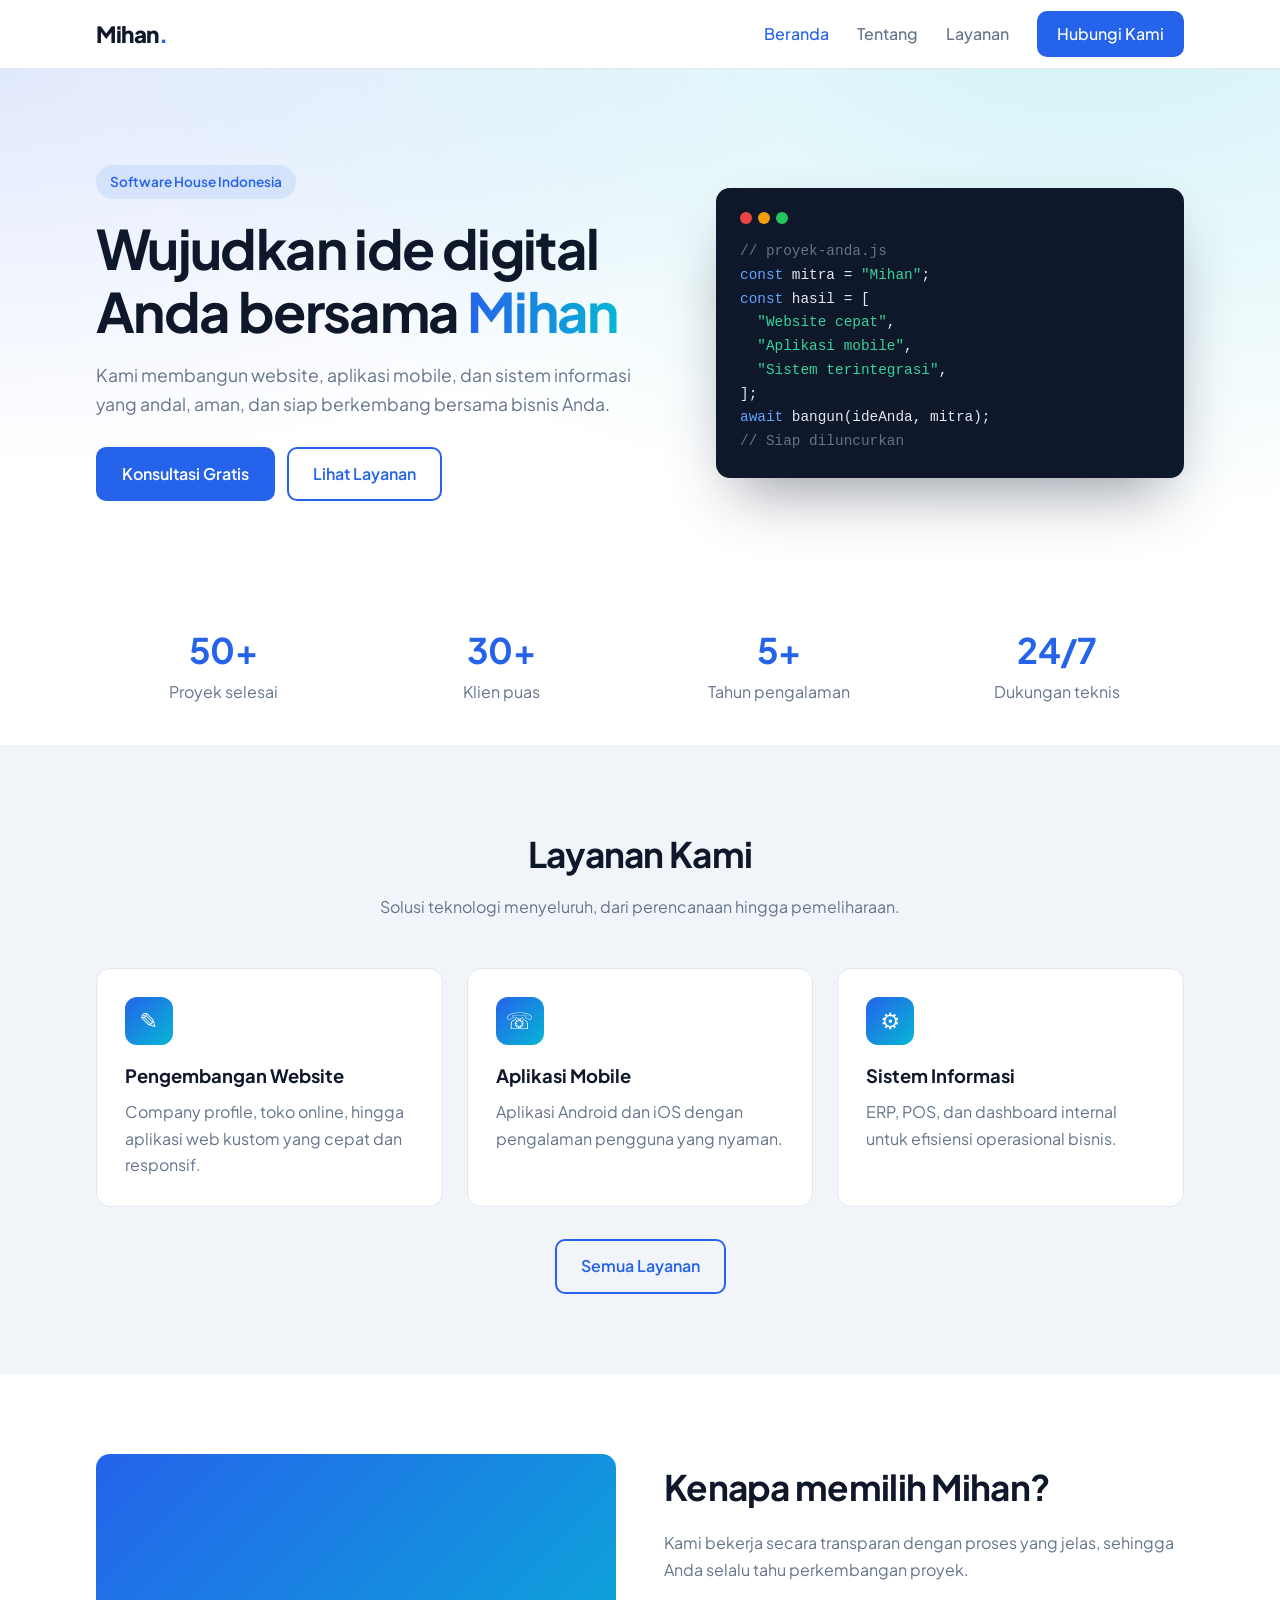
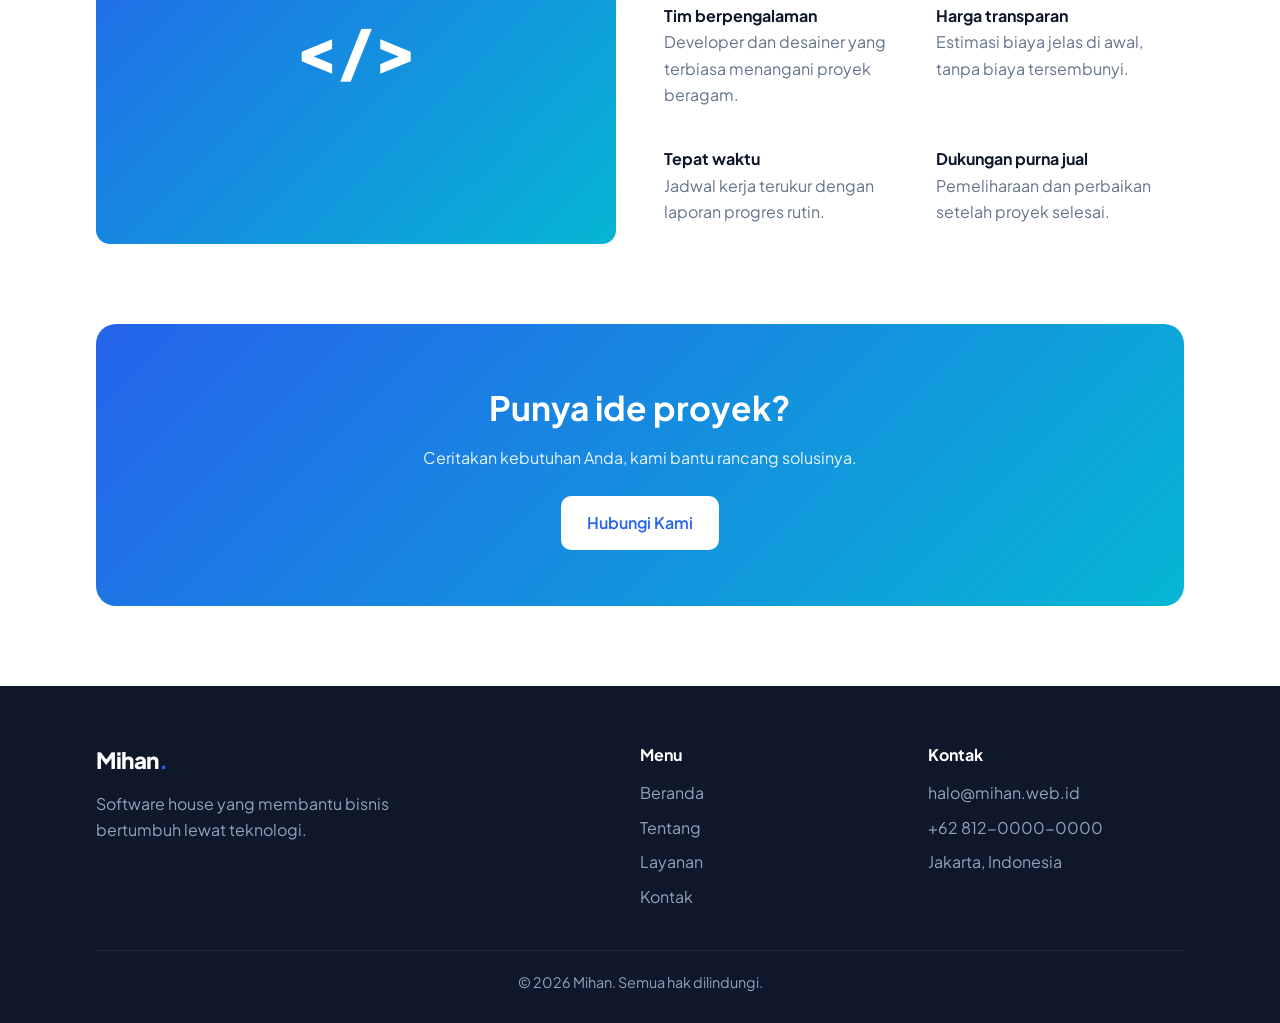
==== site/index.html @ 1571bc56 "Initial commit: company profile website Mihan Co-Authored-By: Claude Sonnet 5.5 <noreply@anthropic.c" ====
<!DOCTYPE html>
<html lang="id">
<head>
  <meta charset="UTF-8">
  <meta name="viewport" content="width=device-width, initial-scale=1.0">
  <title>Mihan - Software House & Solusi IT</title>
  <meta name="description" content="Mihan adalah software house yang membantu bisnis membangun website, aplikasi mobile, dan sistem informasi.">
  <link rel="icon" href="data:image/svg+xml,<svg xmlns='http://www.w3.org/2000/svg' viewBox='0 0 100 100'><rect width='100' height='100' rx='22' fill='%232563eb'/><text x='50' y='70' font-size='60' text-anchor='middle' fill='white' font-family='Arial' font-weight='bold'>M</text></svg>">
  <link rel="preconnect" href="https://fonts.googleapis.com">
  <link href="https://fonts.googleapis.com/css2?family=Plus+Jakarta+Sans:wght@400;500;600;700;800&display=swap" rel="stylesheet">
  <link rel="stylesheet" href="assets/style.css">
</head>
<body>

<!-- ===== HEADER (sama di semua halaman) ===== -->
<header class="header">
  <div class="container nav">
    <a href="index.html" class="logo">Mihan<span>.</span></a>
    <button class="nav-toggle" aria-label="Buka menu" aria-expanded="false"><span></span><span></span><span></span></button>
    <ul class="nav-links">
      <li><a href="index.html" class="active">Beranda</a></li>
      <li><a href="tentang.html">Tentang</a></li>
      <li><a href="layanan.html">Layanan</a></li>
      <li><a href="kontak.html" class="btn btn-primary">Hubungi Kami</a></li>
    </ul>
  </div>
</header>

<!-- ===== HERO ===== -->
<section class="hero">
  <div class="container hero-grid">
    <div>
      <span class="badge">Software House Indonesia</span>
      <h1>Wujudkan ide digital Anda bersama <span class="grad">Mihan</span></h1>
      <p>Kami membangun website, aplikasi mobile, dan sistem informasi yang andal, aman, dan siap berkembang bersama bisnis Anda.</p>
      <div class="hero-actions">
        <a href="kontak.html" class="btn btn-primary">Konsultasi Gratis</a>
        <a href="layanan.html" class="btn btn-outline">Lihat Layanan</a>
      </div>
    </div>
    <div class="hero-card">
      <div class="dots"><i></i><i></i><i></i></div>
<pre><span class="c">// proyek-anda.js</span>
<span class="k">const</span> mitra = <span class="s">"Mihan"</span>;
<span class="k">const</span> hasil = [
  <span class="s">"Website cepat"</span>,
  <span class="s">"Aplikasi mobile"</span>,
  <span class="s">"Sistem terintegrasi"</span>,
];
<span class="k">await</span> bangun(ideAnda, mitra);
<span class="c">// Siap diluncurkan</span></pre>
    </div>
  </div>
</section>

<!-- ===== STATISTIK (angka dummy) ===== -->
<section class="section" style="padding-top:40px;padding-bottom:40px">
  <div class="container grid grid-4 stats">
    <div><strong>50+</strong><span>Proyek selesai</span></div>
    <div><strong>30+</strong><span>Klien puas</span></div>
    <div><strong>5+</strong><span>Tahun pengalaman</span></div>
    <div><strong>24/7</strong><span>Dukungan teknis</span></div>
  </div>
</section>

<!-- ===== LAYANAN SINGKAT ===== -->
<section class="section soft">
  <div class="container">
    <div class="section-title">
      <h2>Layanan Kami</h2>
      <p>Solusi teknologi menyeluruh, dari perencanaan hingga pemeliharaan.</p>
    </div>
    <div class="grid grid-3">
      <div class="card">
        <div class="icon">&#9998;</div>
        <h3>Pengembangan Website</h3>
        <p>Company profile, toko online, hingga aplikasi web kustom yang cepat dan responsif.</p>
      </div>
      <div class="card">
        <div class="icon">&#9743;</div>
        <h3>Aplikasi Mobile</h3>
        <p>Aplikasi Android dan iOS dengan pengalaman pengguna yang nyaman.</p>
      </div>
      <div class="card">
        <div class="icon">&#9881;</div>
        <h3>Sistem Informasi</h3>
        <p>ERP, POS, dan dashboard internal untuk efisiensi operasional bisnis.</p>
      </div>
    </div>
    <p style="text-align:center;margin-top:32px"><a href="layanan.html" class="btn btn-outline">Semua Layanan</a></p>
  </div>
</section>

<!-- ===== KENAPA KAMI ===== -->
<section class="section">
  <div class="container split">
    <div class="visual">&lt;/&gt;</div>
    <div>
      <h2>Kenapa memilih Mihan?</h2>
      <p>Kami bekerja secara transparan dengan proses yang jelas, sehingga Anda selalu tahu perkembangan proyek.</p>
      <div class="grid grid-2" style="margin-top:20px">
        <div><h3 style="font-size:1rem">Tim berpengalaman</h3><p>Developer dan desainer yang terbiasa menangani proyek beragam.</p></div>
        <div><h3 style="font-size:1rem">Harga transparan</h3><p>Estimasi biaya jelas di awal, tanpa biaya tersembunyi.</p></div>
        <div><h3 style="font-size:1rem">Tepat waktu</h3><p>Jadwal kerja terukur dengan laporan progres rutin.</p></div>
        <div><h3 style="font-size:1rem">Dukungan purna jual</h3><p>Pemeliharaan dan perbaikan setelah proyek selesai.</p></div>
      </div>
    </div>
  </div>
</section>

<!-- ===== CTA ===== -->
<section class="container">
  <div class="cta">
    <h2>Punya ide proyek?</h2>
    <p>Ceritakan kebutuhan Anda, kami bantu rancang solusinya.</p>
    <a href="kontak.html" class="btn">Hubungi Kami</a>
  </div>
</section>

<!-- ===== FOOTER (sama di semua halaman) ===== -->
<footer class="footer">
  <div class="container">
    <div class="footer-grid">
      <div>
        <a href="index.html" class="logo">Mihan<span>.</span></a>
        <p style="margin-top:12px;max-width:340px">Software house yang membantu bisnis bertumbuh lewat teknologi.</p>
      </div>
      <div>
        <h4>Menu</h4>
        <ul>
          <li><a href="index.html">Beranda</a></li>
          <li><a href="tentang.html">Tentang</a></li>
          <li><a href="layanan.html">Layanan</a></li>
          <li><a href="kontak.html">Kontak</a></li>
        </ul>
      </div>
      <div>
        <h4>Kontak</h4>
        <ul>
          <li>halo@mihan.web.id</li>
          <li>+62 812-0000-0000</li>
          <li>Jakarta, Indonesia</li>
        </ul>
      </div>
    </div>
    <div class="footer-bottom">&copy; <span id="year">2026</span> Mihan. Semua hak dilindungi.</div>
  </div>
</footer>

<script src="assets/main.js"></script>
</body>
</html>
---- site/assets/style.css ----
/* ===== Warna & variabel utama (ubah di sini untuk ganti tema) ===== */
:root {
  --primary: #2563eb;
  --primary-dark: #1d4ed8;
  --accent: #06b6d4;
  --text: #0f172a;
  --muted: #64748b;
  --bg: #ffffff;
  --bg-soft: #f1f5f9;
  --border: #e2e8f0;
  --radius: 14px;
  --max: 1120px;
}

* { box-sizing: border-box; margin: 0; padding: 0; }
html { scroll-behavior: smooth; }
body {
  font-family: "Plus Jakarta Sans", system-ui, -apple-system, "Segoe UI", Roboto, sans-serif;
  color: var(--text);
  background: var(--bg);
  line-height: 1.65;
}
img { max-width: 100%; display: block; }
a { color: var(--primary); text-decoration: none; }
.container { width: 100%; max-width: var(--max); margin: 0 auto; padding: 0 16px; }

/* ===== Header / navigasi ===== */
.header {
  position: sticky; top: 0; z-index: 50;
  background: rgba(255,255,255,.9);
  backdrop-filter: blur(8px);
  border-bottom: 1px solid var(--border);
}
.nav { display: flex; align-items: center; justify-content: space-between; height: 68px; }
.logo { font-weight: 800; font-size: 1.4rem; color: var(--text); letter-spacing: -.02em; }
.logo span { color: var(--primary); }
.nav-links { display: flex; gap: 28px; list-style: none; align-items: center; }
.nav-links a { color: var(--muted); font-weight: 500; }
.nav-links a:hover, .nav-links a.active { color: var(--primary); }
.nav-toggle { display: none; background: none; border: 0; cursor: pointer; padding: 8px; }
.nav-toggle span { display: block; width: 24px; height: 2px; background: var(--text); margin: 5px 0; }

/* ===== Tombol ===== */
.btn {
  display: inline-block; padding: 12px 24px; border-radius: 10px;
  font-weight: 600; transition: .2s; border: 2px solid var(--primary);
}
.btn-primary { background: var(--primary); color: #fff; }
.btn-primary:hover { background: var(--primary-dark); border-color: var(--primary-dark); }
.btn-outline { color: var(--primary); background: transparent; }
.btn-outline:hover { background: var(--primary); color: #fff; }
.nav-links .btn { color: #fff; padding: 8px 18px; }

/* ===== Hero ===== */
.hero {
  padding: 96px 0 80px;
  background: radial-gradient(1000px 500px at 85% -10%, rgba(6,182,212,.18), transparent),
              radial-gradient(800px 400px at 0% 0%, rgba(37,99,235,.14), transparent);
}
.hero-grid { display: grid; grid-template-columns: 1.1fr .9fr; gap: 48px; align-items: center; }
.badge {
  display: inline-block; padding: 6px 14px; border-radius: 999px;
  background: rgba(37,99,235,.1); color: var(--primary); font-weight: 600; font-size: .85rem;
  margin-bottom: 18px;
}
.hero h1 { font-size: clamp(2rem, 5vw, 3.4rem); line-height: 1.15; letter-spacing: -.03em; margin-bottom: 18px; }
.hero h1 .grad {
  background: linear-gradient(90deg, var(--primary), var(--accent));
  -webkit-background-clip: text; background-clip: text; color: transparent;
}
.hero p { color: var(--muted); font-size: 1.1rem; margin-bottom: 28px; max-width: 560px; }
.hero-actions { display: flex; gap: 12px; flex-wrap: wrap; }
.hero-card {
  background: #0f172a; color: #e2e8f0; border-radius: var(--radius);
  padding: 24px; font-family: ui-monospace, "SFMono-Regular", Menlo, monospace; font-size: .9rem;
  box-shadow: 0 30px 60px -20px rgba(15,23,42,.45);
}
.hero-card .dots { display: flex; gap: 6px; margin-bottom: 16px; }
.hero-card .dots i { width: 12px; height: 12px; border-radius: 50%; background: #ef4444; }
.hero-card .dots i:nth-child(2) { background: #f59e0b; }
.hero-card .dots i:nth-child(3) { background: #22c55e; }
.hero-card .k { color: #60a5fa; } .hero-card .s { color: #34d399; } .hero-card .c { color: #64748b; }

/* ===== Page header (halaman selain beranda) ===== */
.page-head { padding: 72px 0 48px; background: var(--bg-soft); text-align: center; }
.page-head h1 { font-size: clamp(1.8rem, 4vw, 2.6rem); letter-spacing: -.02em; }
.page-head p { color: var(--muted); max-width: 620px; margin: 10px auto 0; }

/* ===== Section umum ===== */
.section { padding: 80px 0; }
.section.soft { background: var(--bg-soft); }
.section-title { text-align: center; max-width: 640px; margin: 0 auto 48px; }
.section-title h2 { font-size: clamp(1.6rem, 3.5vw, 2.2rem); letter-spacing: -.02em; margin-bottom: 10px; }
.section-title p { color: var(--muted); }

/* ===== Kartu ===== */
.grid { display: grid; gap: 24px; }
.grid-3 { grid-template-columns: repeat(3, 1fr); }
.grid-2 { grid-template-columns: repeat(2, 1fr); }
.grid-4 { grid-template-columns: repeat(4, 1fr); }
.card {
  background: #fff; border: 1px solid var(--border); border-radius: var(--radius);
  padding: 28px; transition: .2s;
}
.card:hover { transform: translateY(-4px); box-shadow: 0 20px 40px -20px rgba(15,23,42,.2); }
.card .icon {
  width: 48px; height: 48px; border-radius: 12px; display: grid; place-items: center;
  background: linear-gradient(135deg, var(--primary), var(--accent)); color: #fff;
  font-size: 1.4rem; margin-bottom: 16px;
}
.card h3 { font-size: 1.15rem; margin-bottom: 8px; }
.card p { color: var(--muted); }
.card ul { color: var(--muted); padding-left: 18px; margin-top: 10px; }

/* ===== Statistik ===== */
.stats { text-align: center; }
.stats strong { display: block; font-size: 2.2rem; color: var(--primary); letter-spacing: -.02em; }
.stats span { color: var(--muted); }

/* ===== Dua kolom ===== */
.split { display: grid; grid-template-columns: 1fr 1fr; gap: 48px; align-items: center; }
.split h2 { font-size: clamp(1.6rem, 3.5vw, 2.2rem); margin-bottom: 14px; letter-spacing: -.02em; }
.split p { color: var(--muted); margin-bottom: 14px; }
.visual {
  aspect-ratio: 4/3; border-radius: var(--radius);
  background: linear-gradient(135deg, var(--primary), var(--accent));
  display: grid; place-items: center; color: #fff; font-size: 4rem; font-weight: 800;
}

/* ===== CTA ===== */
.cta {
  background: linear-gradient(135deg, var(--primary), var(--accent));
  color: #fff; border-radius: 20px; padding: 56px 32px; text-align: center;
}
.cta h2 { font-size: clamp(1.5rem, 3.5vw, 2.1rem); margin-bottom: 10px; }
.cta p { opacity: .9; margin-bottom: 24px; }
.cta .btn { background: #fff; color: var(--primary); border-color: #fff; }

/* ===== Kontak ===== */
.contact-item { display: flex; gap: 14px; margin-bottom: 20px; }
.contact-item .icon { flex: none; width: 44px; height: 44px; margin: 0; font-size: 1.1rem; }
.form label { display: block; font-weight: 600; margin-bottom: 6px; font-size: .95rem; }
.form input, .form textarea, .form select {
  width: 100%; padding: 12px 14px; border: 1px solid var(--border); border-radius: 10px;
  font: inherit; margin-bottom: 16px; background: #fff;
}
.form input:focus, .form textarea:focus, .form select:focus { outline: 2px solid var(--primary); border-color: transparent; }
.map { border: 0; width: 100%; height: 320px; border-radius: var(--radius); }

/* ===== Footer ===== */
.footer { background: #0f172a; color: #94a3b8; padding: 56px 0 28px; margin-top: 80px; }
.footer .logo { color: #fff; }
.footer-grid { display: grid; grid-template-columns: 2fr 1fr 1fr; gap: 32px; margin-bottom: 32px; }
.footer h4 { color: #fff; margin-bottom: 12px; }
.footer ul { list-style: none; }
.footer ul li { margin-bottom: 8px; }
.footer a { color: #94a3b8; }
.footer a:hover { color: #fff; }
.footer-bottom { border-top: 1px solid #1e293b; padding-top: 20px; font-size: .9rem; text-align: center; }

/* ===== Responsif ===== */
@media (max-width: 900px) {
  .hero-grid, .split { grid-template-columns: 1fr; }
  .grid-3, .grid-4 { grid-template-columns: repeat(2, 1fr); }
  .footer-grid { grid-template-columns: 1fr 1fr; }
}
@media (max-width: 720px) {
  .nav-toggle { display: block; }
  .nav-links {
    display: none; position: absolute; top: 68px; left: 0; right: 0;
    flex-direction: column; gap: 0; background: #fff; border-bottom: 1px solid var(--border);
    padding: 8px 16px 16px;
  }
  .nav-links.open { display: flex; }
  .nav-links li { width: 100%; }
  .nav-links a { display: block; padding: 12px 0; }
  .nav-links .btn { text-align: center; margin-top: 8px; }
  .grid-3, .grid-4, .grid-2, .footer-grid { grid-template-columns: 1fr; }
  .hero { padding: 64px 0 56px; }
  .section { padding: 56px 0; }
}
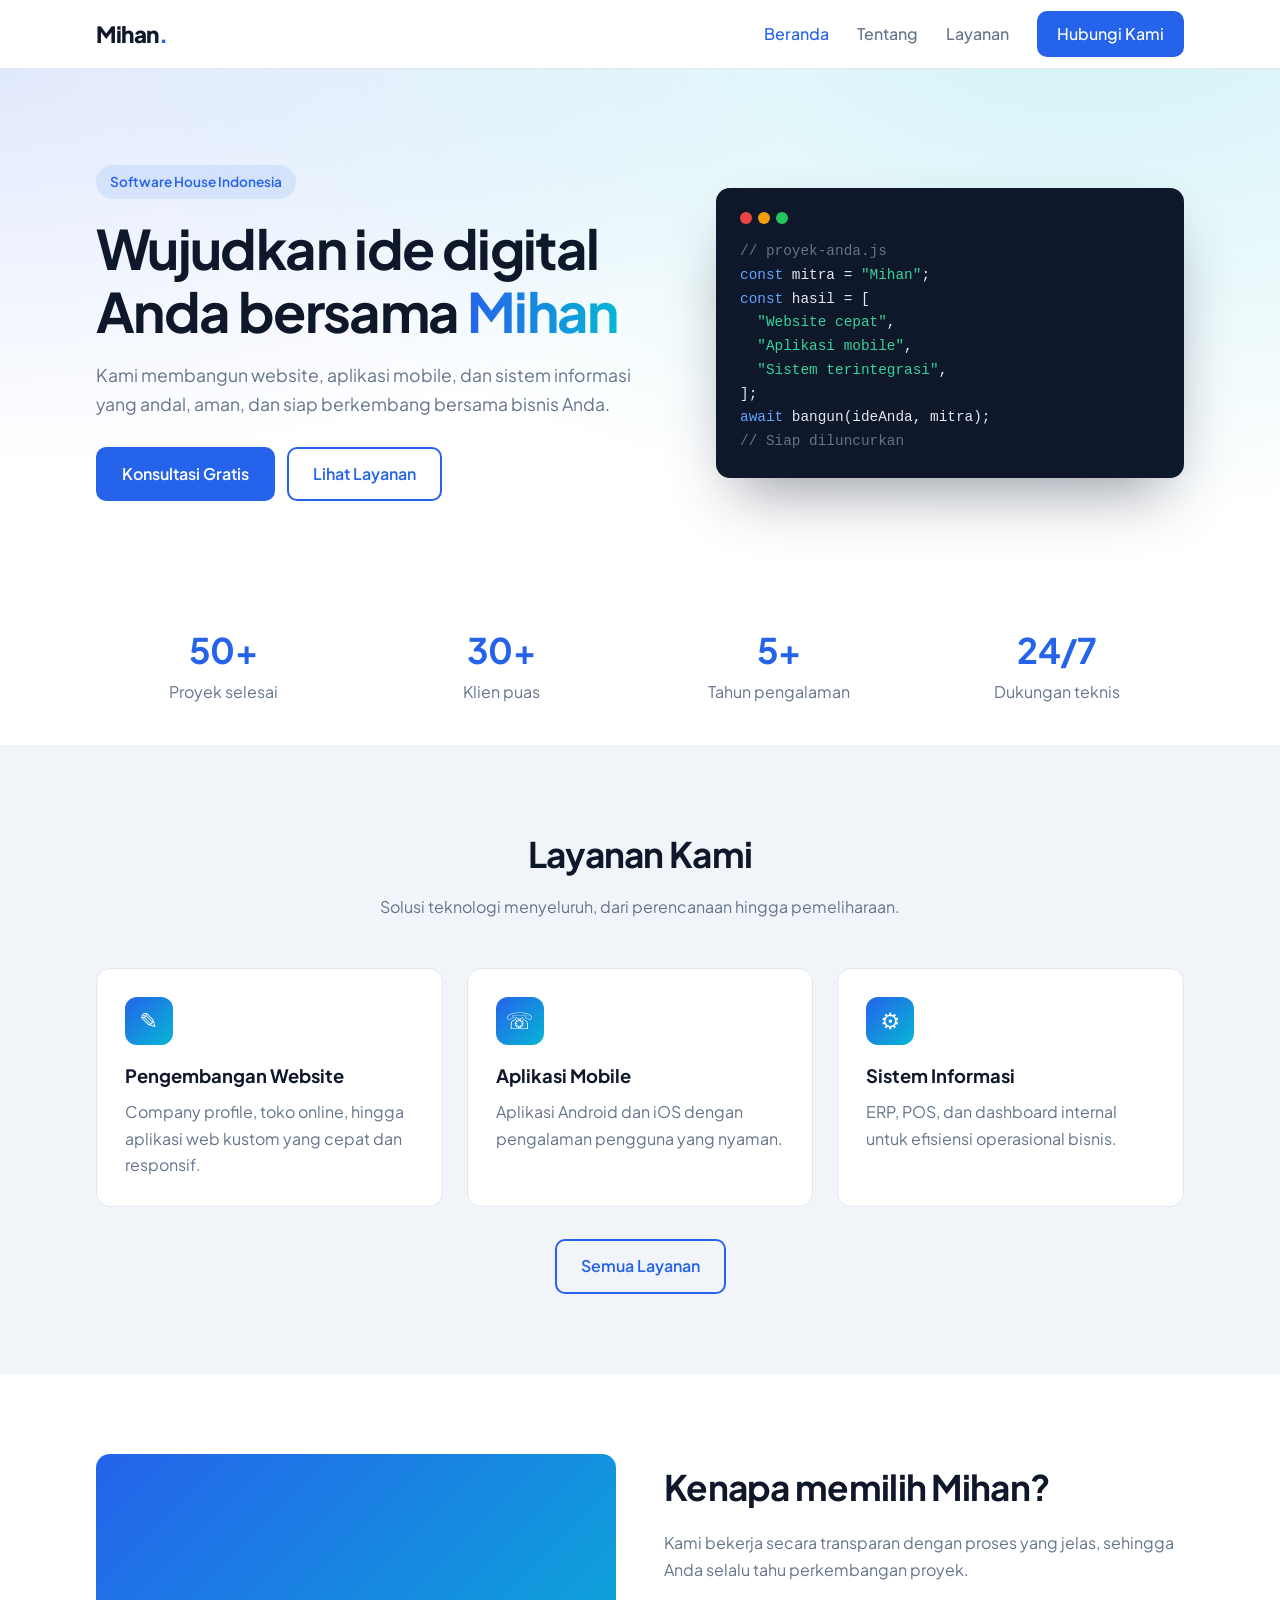
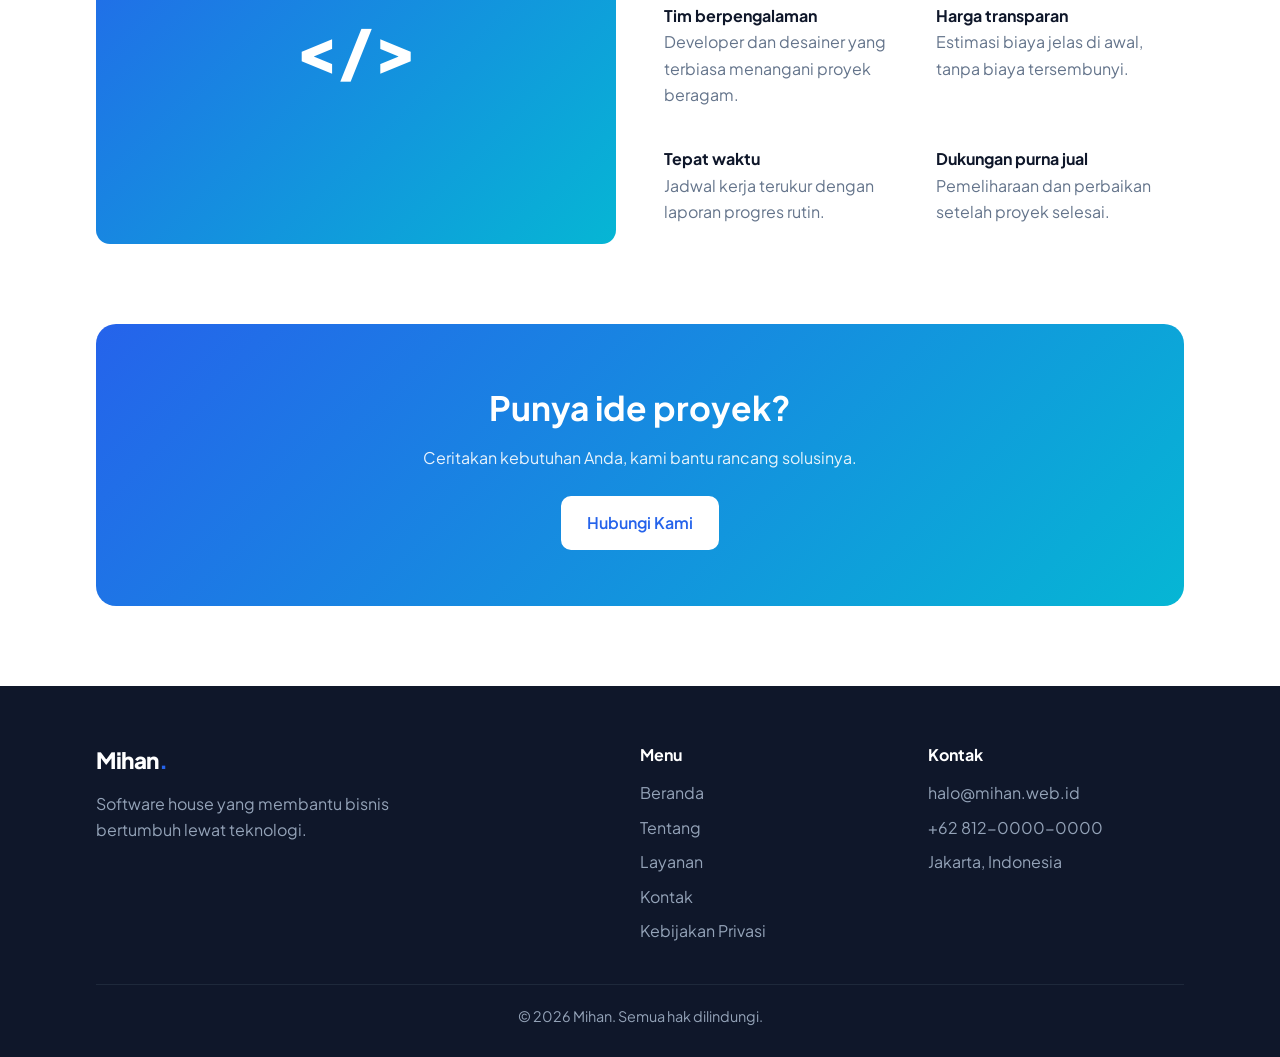
==== commit 27679dd5: "Tambah halaman Kebijakan Privasi dan tautannya di footer - site/privasi.html: kebijakan privasi situ" ====
--- a/site/index.html
+++ b/site/index.html
@@ -132,6 +132,7 @@
           <li><a href="tentang.html">Tentang</a></li>
           <li><a href="layanan.html">Layanan</a></li>
           <li><a href="kontak.html">Kontak</a></li>
+          <li><a href="privasi.html">Kebijakan Privasi</a></li>
         </ul>
       </div>
       <div>
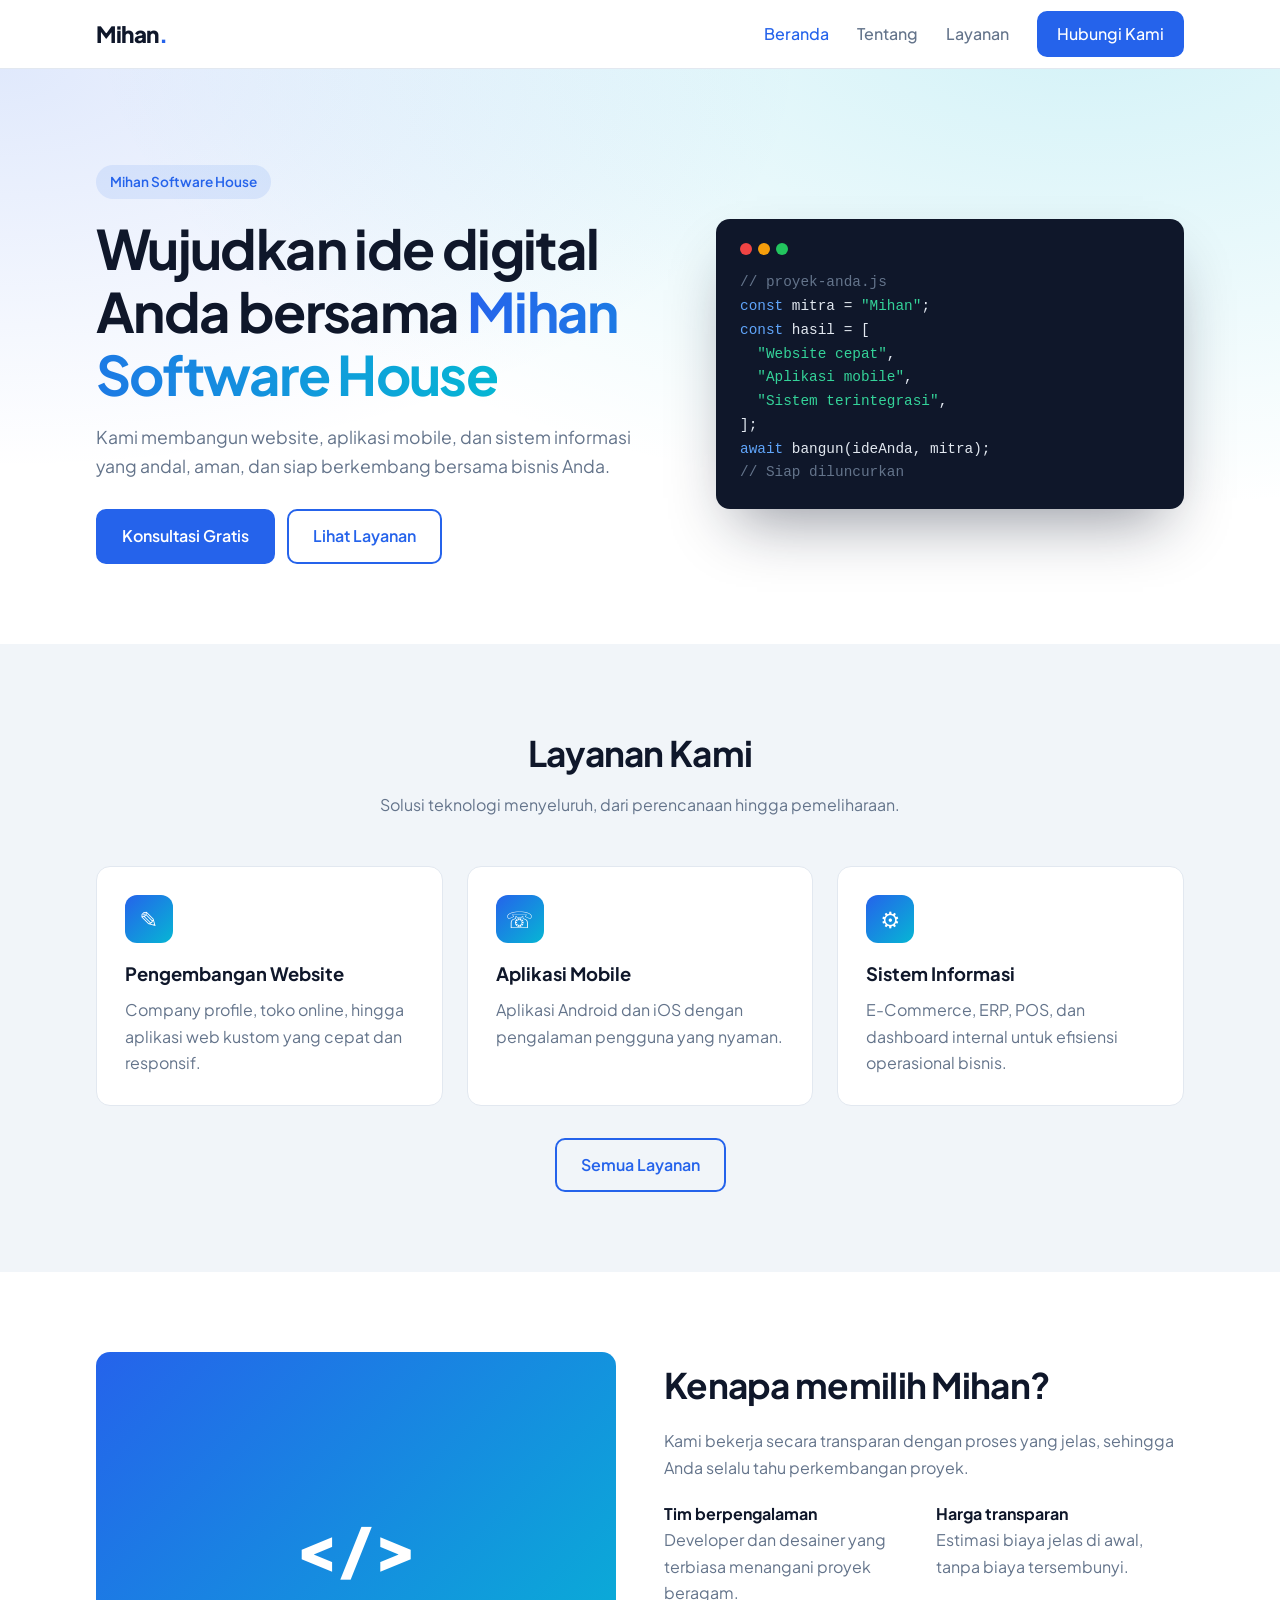
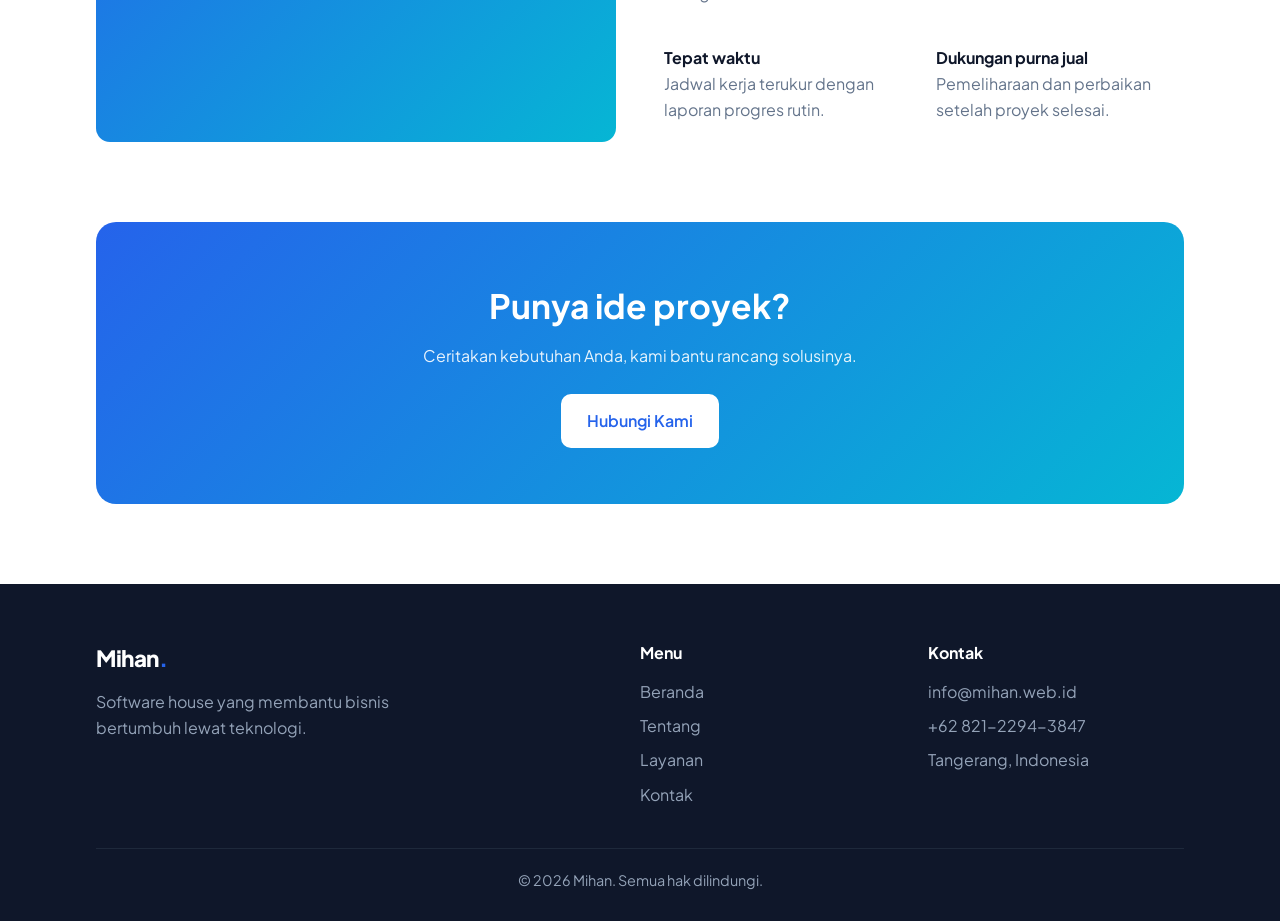
==== commit 33d21141: "change static, and add logo" ====
--- a/site/index.html
+++ b/site/index.html
@@ -1,46 +1,53 @@
 <!DOCTYPE html>
 <html lang="id">
+
 <head>
   <meta charset="UTF-8">
   <meta name="viewport" content="width=device-width, initial-scale=1.0">
   <title>Mihan - Software House & Solusi IT</title>
-  <meta name="description" content="Mihan adalah software house yang membantu bisnis membangun website, aplikasi mobile, dan sistem informasi.">
-  <link rel="icon" href="data:image/svg+xml,<svg xmlns='http://www.w3.org/2000/svg' viewBox='0 0 100 100'><rect width='100' height='100' rx='22' fill='%232563eb'/><text x='50' y='70' font-size='60' text-anchor='middle' fill='white' font-family='Arial' font-weight='bold'>M</text></svg>">
+  <meta name="description"
+    content="Mihan adalah software house yang membantu bisnis membangun website, aplikasi mobile, dan sistem informasi.">
+  <link rel="icon"
+    href="data:image/svg+xml,<svg xmlns='http://www.w3.org/2000/svg' viewBox='0 0 100 100'><rect width='100' height='100' rx='22' fill='%232563eb'/><text x='50' y='70' font-size='60' text-anchor='middle' fill='white' font-family='Arial' font-weight='bold'>M</text></svg>">
   <link rel="preconnect" href="https://fonts.googleapis.com">
-  <link href="https://fonts.googleapis.com/css2?family=Plus+Jakarta+Sans:wght@400;500;600;700;800&display=swap" rel="stylesheet">
+  <link href="https://fonts.googleapis.com/css2?family=Plus+Jakarta+Sans:wght@400;500;600;700;800&display=swap"
+    rel="stylesheet">
   <link rel="stylesheet" href="assets/style.css">
 </head>
+
 <body>
 
-<!-- ===== HEADER (sama di semua halaman) ===== -->
-<header class="header">
-  <div class="container nav">
-    <a href="index.html" class="logo">Mihan<span>.</span></a>
-    <button class="nav-toggle" aria-label="Buka menu" aria-expanded="false"><span></span><span></span><span></span></button>
-    <ul class="nav-links">
-      <li><a href="index.html" class="active">Beranda</a></li>
-      <li><a href="tentang.html">Tentang</a></li>
-      <li><a href="layanan.html">Layanan</a></li>
-      <li><a href="kontak.html" class="btn btn-primary">Hubungi Kami</a></li>
-    </ul>
-  </div>
-</header>
+  <!-- ===== HEADER (sama di semua halaman) ===== -->
+  <header class="header">
+    <div class="container nav">
+      <a href="index.html" class="logo">Mihan<span>.</span></a>
+      <button class="nav-toggle" aria-label="Buka menu"
+        aria-expanded="false"><span></span><span></span><span></span></button>
+      <ul class="nav-links">
+        <li><a href="index.html" class="active">Beranda</a></li>
+        <li><a href="tentang.html">Tentang</a></li>
+        <li><a href="layanan.html">Layanan</a></li>
+        <li><a href="kontak.html" class="btn btn-primary">Hubungi Kami</a></li>
+      </ul>
+    </div>
+  </header>
 
-<!-- ===== HERO ===== -->
-<section class="hero">
-  <div class="container hero-grid">
-    <div>
-      <span class="badge">Software House Indonesia</span>
-      <h1>Wujudkan ide digital Anda bersama <span class="grad">Mihan</span></h1>
-      <p>Kami membangun website, aplikasi mobile, dan sistem informasi yang andal, aman, dan siap berkembang bersama bisnis Anda.</p>
-      <div class="hero-actions">
-        <a href="kontak.html" class="btn btn-primary">Konsultasi Gratis</a>
-        <a href="layanan.html" class="btn btn-outline">Lihat Layanan</a>
+  <!-- ===== HERO ===== -->
+  <section class="hero">
+    <div class="container hero-grid">
+      <div>
+        <span class="badge">Mihan Software House</span>
+        <h1>Wujudkan ide digital Anda bersama <span class="grad">Mihan Software House</span></h1>
+        <p>Kami membangun website, aplikasi mobile, dan sistem informasi yang andal, aman, dan siap berkembang bersama
+          bisnis Anda.</p>
+        <div class="hero-actions">
+          <a href="kontak.html" class="btn btn-primary">Konsultasi Gratis</a>
+          <a href="layanan.html" class="btn btn-outline">Lihat Layanan</a>
+        </div>
       </div>
-    </div>
-    <div class="hero-card">
-      <div class="dots"><i></i><i></i><i></i></div>
-<pre><span class="c">// proyek-anda.js</span>
+      <div class="hero-card">
+        <div class="dots"><i></i><i></i><i></i></div>
+        <pre><span class="c">// proyek-anda.js</span>
 <span class="k">const</span> mitra = <span class="s">"Mihan"</span>;
 <span class="k">const</span> hasil = [
   <span class="s">"Website cepat"</span>,
@@ -49,105 +56,117 @@
 ];
 <span class="k">await</span> bangun(ideAnda, mitra);
 <span class="c">// Siap diluncurkan</span></pre>
+      </div>
     </div>
-  </div>
-</section>
+  </section>
 
-<!-- ===== STATISTIK (angka dummy) ===== -->
-<section class="section" style="padding-top:40px;padding-bottom:40px">
+  <!-- ===== STATISTIK (angka dummy) ===== -->
+  <!-- <section class="section" style="padding-top:40px;padding-bottom:40px">
   <div class="container grid grid-4 stats">
     <div><strong>50+</strong><span>Proyek selesai</span></div>
     <div><strong>30+</strong><span>Klien puas</span></div>
     <div><strong>5+</strong><span>Tahun pengalaman</span></div>
     <div><strong>24/7</strong><span>Dukungan teknis</span></div>
   </div>
-</section>
+</section> -->
 
-<!-- ===== LAYANAN SINGKAT ===== -->
-<section class="section soft">
-  <div class="container">
-    <div class="section-title">
-      <h2>Layanan Kami</h2>
-      <p>Solusi teknologi menyeluruh, dari perencanaan hingga pemeliharaan.</p>
+  <!-- ===== LAYANAN SINGKAT ===== -->
+  <section class="section soft">
+    <div class="container">
+      <div class="section-title">
+        <h2>Layanan Kami</h2>
+        <p>Solusi teknologi menyeluruh, dari perencanaan hingga pemeliharaan.</p>
+      </div>
+      <div class="grid grid-3">
+        <div class="card">
+          <div class="icon">&#9998;</div>
+          <h3>Pengembangan Website</h3>
+          <p>Company profile, toko online, hingga aplikasi web kustom yang cepat dan responsif.</p>
+        </div>
+        <div class="card">
+          <div class="icon">&#9743;</div>
+          <h3>Aplikasi Mobile</h3>
+          <p>Aplikasi Android dan iOS dengan pengalaman pengguna yang nyaman.</p>
+        </div>
+        <div class="card">
+          <div class="icon">&#9881;</div>
+          <h3>Sistem Informasi</h3>
+          <p>E-Commerce, ERP, POS, dan dashboard internal untuk efisiensi operasional bisnis.</p>
+        </div>
+      </div>
+      <p style="text-align:center;margin-top:32px"><a href="layanan.html" class="btn btn-outline">Semua Layanan</a></p>
     </div>
-    <div class="grid grid-3">
-      <div class="card">
-        <div class="icon">&#9998;</div>
-        <h3>Pengembangan Website</h3>
-        <p>Company profile, toko online, hingga aplikasi web kustom yang cepat dan responsif.</p>
-      </div>
-      <div class="card">
-        <div class="icon">&#9743;</div>
-        <h3>Aplikasi Mobile</h3>
-        <p>Aplikasi Android dan iOS dengan pengalaman pengguna yang nyaman.</p>
-      </div>
-      <div class="card">
-        <div class="icon">&#9881;</div>
-        <h3>Sistem Informasi</h3>
-        <p>ERP, POS, dan dashboard internal untuk efisiensi operasional bisnis.</p>
+  </section>
+
+  <!-- ===== KENAPA KAMI ===== -->
+  <section class="section">
+    <div class="container split">
+      <div class="visual">&lt;/&gt;</div>
+      <div>
+        <h2>Kenapa memilih Mihan?</h2>
+        <p>Kami bekerja secara transparan dengan proses yang jelas, sehingga Anda selalu tahu perkembangan proyek.</p>
+        <div class="grid grid-2" style="margin-top:20px">
+          <div>
+            <h3 style="font-size:1rem">Tim berpengalaman</h3>
+            <p>Developer dan desainer yang terbiasa menangani proyek beragam.</p>
+          </div>
+          <div>
+            <h3 style="font-size:1rem">Harga transparan</h3>
+            <p>Estimasi biaya jelas di awal, tanpa biaya tersembunyi.</p>
+          </div>
+          <div>
+            <h3 style="font-size:1rem">Tepat waktu</h3>
+            <p>Jadwal kerja terukur dengan laporan progres rutin.</p>
+          </div>
+          <div>
+            <h3 style="font-size:1rem">Dukungan purna jual</h3>
+            <p>Pemeliharaan dan perbaikan setelah proyek selesai.</p>
+          </div>
+        </div>
       </div>
     </div>
-    <p style="text-align:center;margin-top:32px"><a href="layanan.html" class="btn btn-outline">Semua Layanan</a></p>
-  </div>
-</section>
+  </section>
 
-<!-- ===== KENAPA KAMI ===== -->
-<section class="section">
-  <div class="container split">
-    <div class="visual">&lt;/&gt;</div>
-    <div>
-      <h2>Kenapa memilih Mihan?</h2>
-      <p>Kami bekerja secara transparan dengan proses yang jelas, sehingga Anda selalu tahu perkembangan proyek.</p>
-      <div class="grid grid-2" style="margin-top:20px">
-        <div><h3 style="font-size:1rem">Tim berpengalaman</h3><p>Developer dan desainer yang terbiasa menangani proyek beragam.</p></div>
-        <div><h3 style="font-size:1rem">Harga transparan</h3><p>Estimasi biaya jelas di awal, tanpa biaya tersembunyi.</p></div>
-        <div><h3 style="font-size:1rem">Tepat waktu</h3><p>Jadwal kerja terukur dengan laporan progres rutin.</p></div>
-        <div><h3 style="font-size:1rem">Dukungan purna jual</h3><p>Pemeliharaan dan perbaikan setelah proyek selesai.</p></div>
+  <!-- ===== CTA ===== -->
+  <section class="container">
+    <div class="cta">
+      <h2>Punya ide proyek?</h2>
+      <p>Ceritakan kebutuhan Anda, kami bantu rancang solusinya.</p>
+      <a href="kontak.html" class="btn">Hubungi Kami</a>
+    </div>
+  </section>
+
+  <!-- ===== FOOTER (sama di semua halaman) ===== -->
+  <footer class="footer">
+    <div class="container">
+      <div class="footer-grid">
+        <div>
+          <a href="index.html" class="logo">Mihan<span>.</span></a>
+          <p style="margin-top:12px;max-width:340px">Software house yang membantu bisnis bertumbuh lewat teknologi.</p>
+        </div>
+        <div>
+          <h4>Menu</h4>
+          <ul>
+            <li><a href="index.html">Beranda</a></li>
+            <li><a href="tentang.html">Tentang</a></li>
+            <li><a href="layanan.html">Layanan</a></li>
+            <li><a href="kontak.html">Kontak</a></li>
+          </ul>
+        </div>
+        <div>
+          <h4>Kontak</h4>
+          <ul>
+            <li>info@mihan.web.id</li>
+            <li>+62 821-2294-3847</li>
+            <li>Tangerang, Indonesia</li>
+          </ul>
+        </div>
       </div>
+      <div class="footer-bottom">&copy; <span id="year">2026</span> Mihan. Semua hak dilindungi.</div>
     </div>
-  </div>
-</section>
+  </footer>
 
-<!-- ===== CTA ===== -->
-<section class="container">
-  <div class="cta">
-    <h2>Punya ide proyek?</h2>
-    <p>Ceritakan kebutuhan Anda, kami bantu rancang solusinya.</p>
-    <a href="kontak.html" class="btn">Hubungi Kami</a>
-  </div>
-</section>
+  <script src="assets/main.js"></script>
+</body>
 
-<!-- ===== FOOTER (sama di semua halaman) ===== -->
-<footer class="footer">
-  <div class="container">
-    <div class="footer-grid">
-      <div>
-        <a href="index.html" class="logo">Mihan<span>.</span></a>
-        <p style="margin-top:12px;max-width:340px">Software house yang membantu bisnis bertumbuh lewat teknologi.</p>
-      </div>
-      <div>
-        <h4>Menu</h4>
-        <ul>
-          <li><a href="index.html">Beranda</a></li>
-          <li><a href="tentang.html">Tentang</a></li>
-          <li><a href="layanan.html">Layanan</a></li>
-          <li><a href="kontak.html">Kontak</a></li>
-          <li><a href="privasi.html">Kebijakan Privasi</a></li>
-        </ul>
-      </div>
-      <div>
-        <h4>Kontak</h4>
-        <ul>
-          <li>halo@mihan.web.id</li>
-          <li>+62 812-0000-0000</li>
-          <li>Jakarta, Indonesia</li>
-        </ul>
-      </div>
-    </div>
-    <div class="footer-bottom">&copy; <span id="year">2026</span> Mihan. Semua hak dilindungi.</div>
-  </div>
-</footer>
-
-<script src="assets/main.js"></script>
-</body>
-</html>
+</html>
--- a/site/assets/style.css
+++ b/site/assets/style.css
@@ -126,6 +126,7 @@
   background: linear-gradient(135deg, var(--primary), var(--accent));
   display: grid; place-items: center; color: #fff; font-size: 4rem; font-weight: 800;
 }
+.visual img { width: 100%; height: 100%; object-fit: cover; border-radius: inherit; display: block; }
 
 /* ===== CTA ===== */
 .cta {
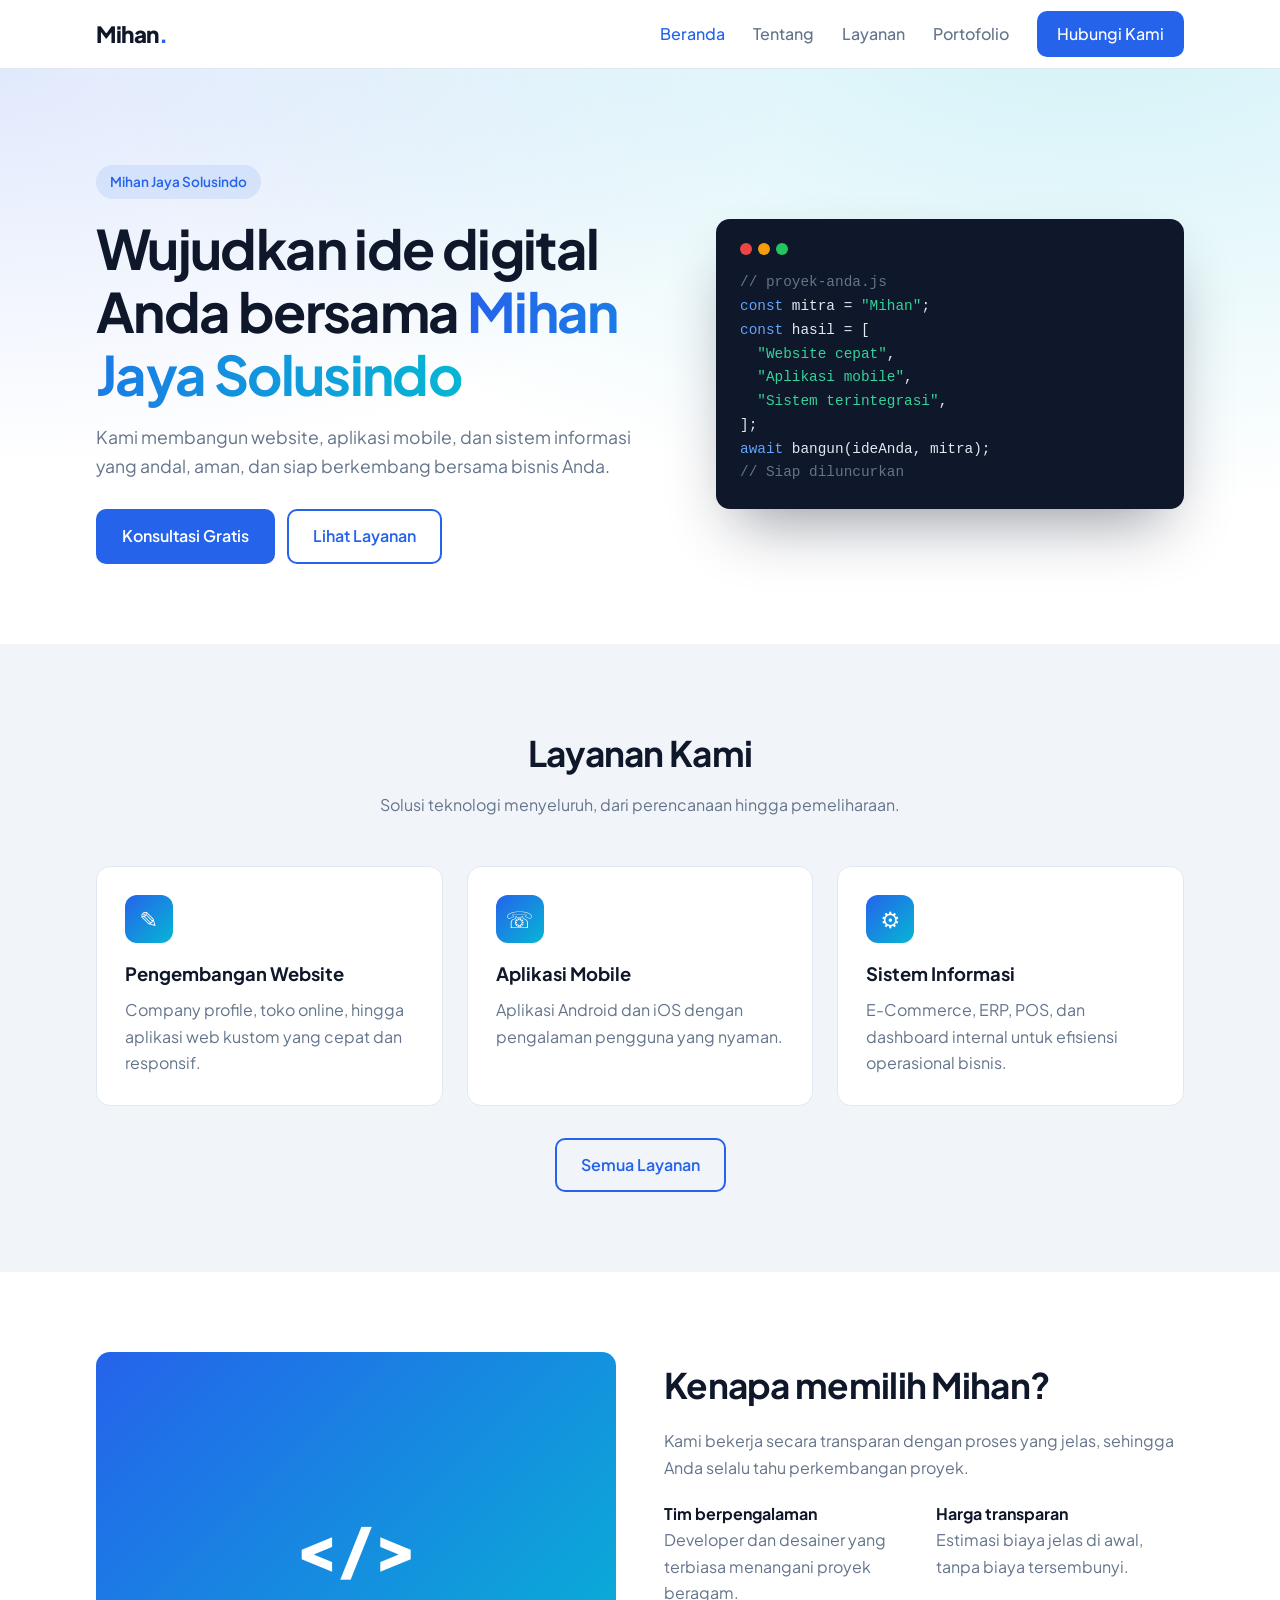
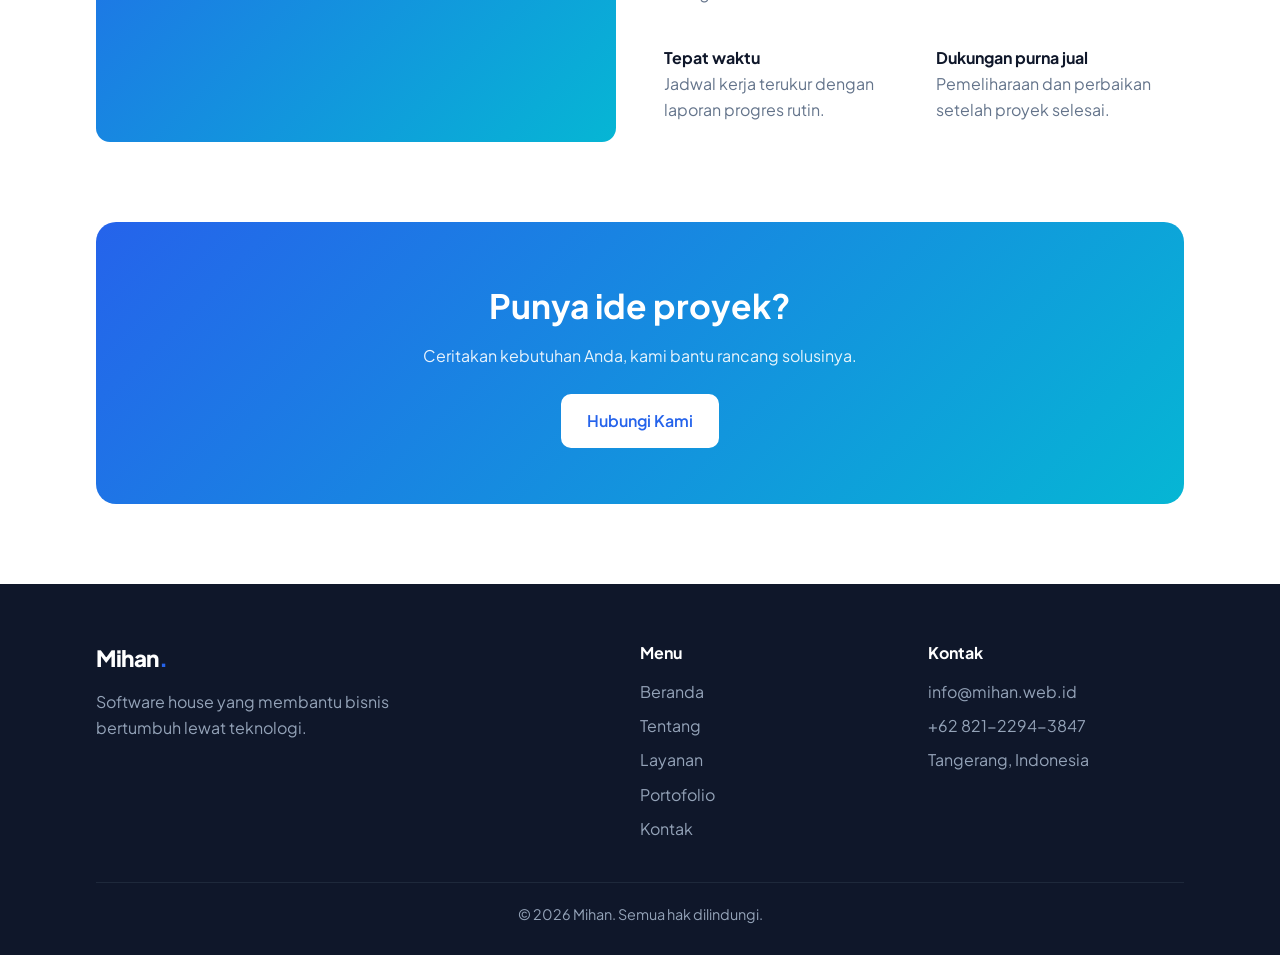
==== commit 43455f73: "feat: add portolio" ====
--- a/site/index.html
+++ b/site/index.html
@@ -27,6 +27,7 @@
         <li><a href="index.html" class="active">Beranda</a></li>
         <li><a href="tentang.html">Tentang</a></li>
         <li><a href="layanan.html">Layanan</a></li>
+        <li><a href="portofolio.html">Portofolio</a></li>
         <li><a href="kontak.html" class="btn btn-primary">Hubungi Kami</a></li>
       </ul>
     </div>
@@ -36,8 +37,8 @@
   <section class="hero">
     <div class="container hero-grid">
       <div>
-        <span class="badge">Mihan Software House</span>
-        <h1>Wujudkan ide digital Anda bersama <span class="grad">Mihan Software House</span></h1>
+        <span class="badge">Mihan Jaya Solusindo</span>
+        <h1>Wujudkan ide digital Anda bersama <span class="grad">Mihan Jaya Solusindo</span></h1>
         <p>Kami membangun website, aplikasi mobile, dan sistem informasi yang andal, aman, dan siap berkembang bersama
           bisnis Anda.</p>
         <div class="hero-actions">
@@ -150,6 +151,7 @@
             <li><a href="index.html">Beranda</a></li>
             <li><a href="tentang.html">Tentang</a></li>
             <li><a href="layanan.html">Layanan</a></li>
+            <li><a href="portofolio.html">Portofolio</a></li>
             <li><a href="kontak.html">Kontak</a></li>
           </ul>
         </div>
--- a/site/assets/style.css
+++ b/site/assets/style.css
@@ -180,3 +180,139 @@
   .hero { padding: 64px 0 56px; }
   .section { padding: 56px 0; }
 }
+
+/* ===== Portofolio ===== */
+.pf-hero {
+  position: relative; overflow: hidden; color: #fff; padding: 104px 0 88px;
+  background:
+    radial-gradient(700px 400px at 85% 10%, rgba(6,182,212,.25), transparent 70%),
+    radial-gradient(600px 400px at 10% 90%, rgba(124,58,237,.25), transparent 70%),
+    #0b1120;
+}
+.pf-hero::before {
+  content: ""; position: absolute; inset: 0; pointer-events: none;
+  background-image: linear-gradient(rgba(255,255,255,.05) 1px, transparent 1px),
+                    linear-gradient(90deg, rgba(255,255,255,.05) 1px, transparent 1px);
+  background-size: 48px 48px;
+  mask-image: radial-gradient(ellipse at 50% 30%, #000 30%, transparent 75%);
+  -webkit-mask-image: radial-gradient(ellipse at 50% 30%, #000 30%, transparent 75%);
+}
+.pf-hero .container { position: relative; }
+.pf-eyebrow {
+  display: inline-flex; align-items: center; gap: 8px; padding: 6px 14px; border-radius: 999px;
+  border: 1px solid rgba(255,255,255,.15); background: rgba(255,255,255,.05);
+  font-size: .85rem; font-weight: 600; color: #cbd5e1; margin-bottom: 22px;
+}
+.pf-eyebrow i { width: 8px; height: 8px; border-radius: 50%; background: #22c55e; box-shadow: 0 0 0 4px rgba(34,197,94,.2); }
+.pf-hero h1 { font-size: clamp(2.2rem, 6vw, 4rem); line-height: 1.08; letter-spacing: -.035em; margin-bottom: 20px; }
+.pf-hero .grad { background: linear-gradient(90deg, #60a5fa, #22d3ee, #a78bfa); -webkit-background-clip: text; background-clip: text; color: transparent; }
+.pf-hero p { color: #94a3b8; font-size: 1.1rem; max-width: 620px; margin-bottom: 44px; }
+.pf-index { display: grid; grid-template-columns: repeat(3, 1fr); gap: 16px; }
+.pf-index a {
+  display: grid; grid-template-columns: auto 1fr; column-gap: 14px; align-items: center;
+  padding: 18px 20px; border-radius: var(--radius); color: #fff;
+  border: 1px solid rgba(255,255,255,.1); background: rgba(255,255,255,.03); transition: .25s;
+}
+.pf-index a:hover { border-color: var(--c); background: rgba(255,255,255,.07); transform: translateY(-3px); }
+.pf-index b { grid-row: span 2; font-size: 1.6rem; color: var(--c); letter-spacing: -.02em; }
+.pf-index span { font-weight: 700; }
+.pf-index small { color: #94a3b8; }
+
+.pf-project { position: relative; padding: 112px 0; overflow: hidden; scroll-margin-top: 68px; }
+.pf-project::before {
+  content: ""; position: absolute; width: 640px; height: 640px; border-radius: 50%; pointer-events: none;
+  right: -200px; top: 50%; transform: translateY(-50%);
+  background: radial-gradient(circle, color-mix(in srgb, var(--c) 18%, transparent), transparent 70%);
+}
+.pf-project:nth-of-type(even)::before { right: auto; left: -200px; }
+.pf-project.dark { background: #0b0d12; color: #f1f5f9; }
+.pf-grid { position: relative; display: grid; grid-template-columns: .85fr 1.15fr; gap: 64px; align-items: center; }
+.pf-grid.flip .pf-text { order: 2; }
+.pf-num {
+  display: block; font-size: 5.5rem; font-weight: 800; line-height: 1; letter-spacing: -.05em; margin-bottom: 8px;
+  background: linear-gradient(180deg, var(--c), transparent); -webkit-background-clip: text; background-clip: text; color: transparent; opacity: .55;
+}
+.pf-tag { display: inline-block; font-size: .8rem; font-weight: 700; letter-spacing: .08em; text-transform: uppercase; color: var(--c); margin-bottom: 10px; }
+.pf-text h2 { font-size: clamp(1.7rem, 3.8vw, 2.5rem); line-height: 1.15; letter-spacing: -.03em; margin-bottom: 14px; }
+.pf-text p { color: var(--muted); margin-bottom: 20px; }
+.dark .pf-text p { color: #94a3b8; }
+.pf-feats { list-style: none; margin-bottom: 22px; }
+.pf-feats li { position: relative; padding-left: 30px; margin-bottom: 10px; font-weight: 500; }
+.pf-feats li::before {
+  content: "\2713"; position: absolute; left: 0; top: 2px; width: 20px; height: 20px; border-radius: 6px;
+  display: grid; place-items: center; font-size: .7rem; font-weight: 800; color: #fff;
+  background: linear-gradient(135deg, var(--c), var(--c2));
+}
+.pf-chips { display: flex; flex-wrap: wrap; gap: 8px; }
+.pf-chips span {
+  padding: 5px 12px; border-radius: 999px; font-size: .8rem; font-weight: 600;
+  color: var(--c); background: color-mix(in srgb, var(--c) 10%, transparent);
+  border: 1px solid color-mix(in srgb, var(--c) 25%, transparent);
+}
+
+.pf-stage { position: relative; }
+.browser {
+  border-radius: 14px; overflow: hidden; background: #fff; border: 1px solid var(--border);
+  box-shadow: 0 40px 80px -30px color-mix(in srgb, var(--c) 45%, rgba(15,23,42,.5)), 0 0 0 1px rgba(15,23,42,.03);
+  transition: transform .5s;
+}
+.dark .browser { background: #16181f; border-color: #262a35; }
+.pf-stage:hover .browser { transform: translateY(-6px); }
+.browser-bar { display: flex; align-items: center; gap: 6px; padding: 11px 14px; border-bottom: 1px solid var(--border); background: var(--bg-soft); }
+.dark .browser-bar { background: #1c1f28; border-color: #262a35; }
+.browser-bar i { width: 11px; height: 11px; border-radius: 50%; background: #ef4444; }
+.browser-bar i:nth-child(2) { background: #f59e0b; }
+.browser-bar i:nth-child(3) { background: #22c55e; }
+.browser-bar span {
+  margin-left: 12px; flex: 1; max-width: 260px; padding: 3px 12px; border-radius: 6px; font-size: .75rem;
+  color: var(--muted); background: #fff; border: 1px solid var(--border);
+}
+.dark .browser-bar span { background: #0b0d12; border-color: #262a35; color: #64748b; }
+.browser-screen { position: relative; aspect-ratio: 16/9.6; cursor: zoom-in; background: #0b0d12; }
+.browser-screen img {
+  position: absolute; inset: 0; width: 100%; height: 100%; object-fit: cover; object-position: top left;
+  opacity: 0; transition: opacity .6s;
+}
+.browser-screen img.active { opacity: 1; }
+.phone {
+  position: absolute; width: 27%; right: -4%; bottom: 8%; aspect-ratio: 525/1023; cursor: zoom-in;
+  border-radius: 26px; padding: 7px; background: #0f172a; overflow: hidden;
+  box-shadow: 0 30px 60px -20px rgba(76,29,149,.6); transition: transform .5s;
+}
+.phone img { width: 100%; height: 100%; object-fit: cover; object-position: top; border-radius: 20px; }
+.pf-stage:hover .phone { transform: translateY(-14px) rotate(-2deg); }
+.with-phone .browser { margin-right: 14%; }
+.pf-tabs { display: inline-flex; gap: 4px; margin-top: 22px; padding: 4px; border-radius: 999px; background: var(--bg-soft); border: 1px solid var(--border); }
+.dark .pf-tabs { background: #16181f; border-color: #262a35; }
+.pf-tabs button {
+  border: 0; background: none; font: inherit; font-size: .85rem; font-weight: 600; cursor: pointer;
+  padding: 7px 16px; border-radius: 999px; color: var(--muted); transition: .2s;
+}
+.pf-tabs button.active { color: #fff; background: linear-gradient(135deg, var(--c), var(--c2)); }
+
+.reveal { opacity: 0; transform: translateY(32px); transition: opacity .8s, transform .8s; }
+.reveal.in { opacity: 1; transform: none; }
+.pf-stage.reveal { transition-delay: .15s; }
+@media (prefers-reduced-motion: reduce) {
+  .reveal { opacity: 1; transform: none; transition: none; }
+  .browser, .phone, .browser-screen img { transition: none; }
+}
+
+.lightbox { position: fixed; inset: 0; z-index: 100; background: rgba(2,6,23,.92); display: grid; place-items: center; padding: 24px; cursor: zoom-out; }
+.lightbox[hidden] { display: none; }
+.lightbox img { max-width: 100%; max-height: 100%; width: auto; border-radius: 10px; }
+.lightbox-close { position: absolute; top: 12px; right: 20px; background: none; border: 0; color: #fff; font-size: 2.4rem; cursor: pointer; line-height: 1; }
+
+@media (max-width: 900px) {
+  .pf-grid { grid-template-columns: 1fr; gap: 40px; }
+  .pf-grid.flip .pf-text { order: 0; }
+  .pf-project { padding: 80px 0; }
+}
+@media (max-width: 720px) {
+  .pf-hero { padding: 72px 0 56px; }
+  .pf-index { grid-template-columns: 1fr; }
+  .pf-num { font-size: 4rem; }
+  .phone { right: 0; width: 30%; border-radius: 18px; padding: 5px; }
+  .phone img { border-radius: 14px; }
+  .pf-tabs { display: flex; width: fit-content; max-width: 100%; }
+}
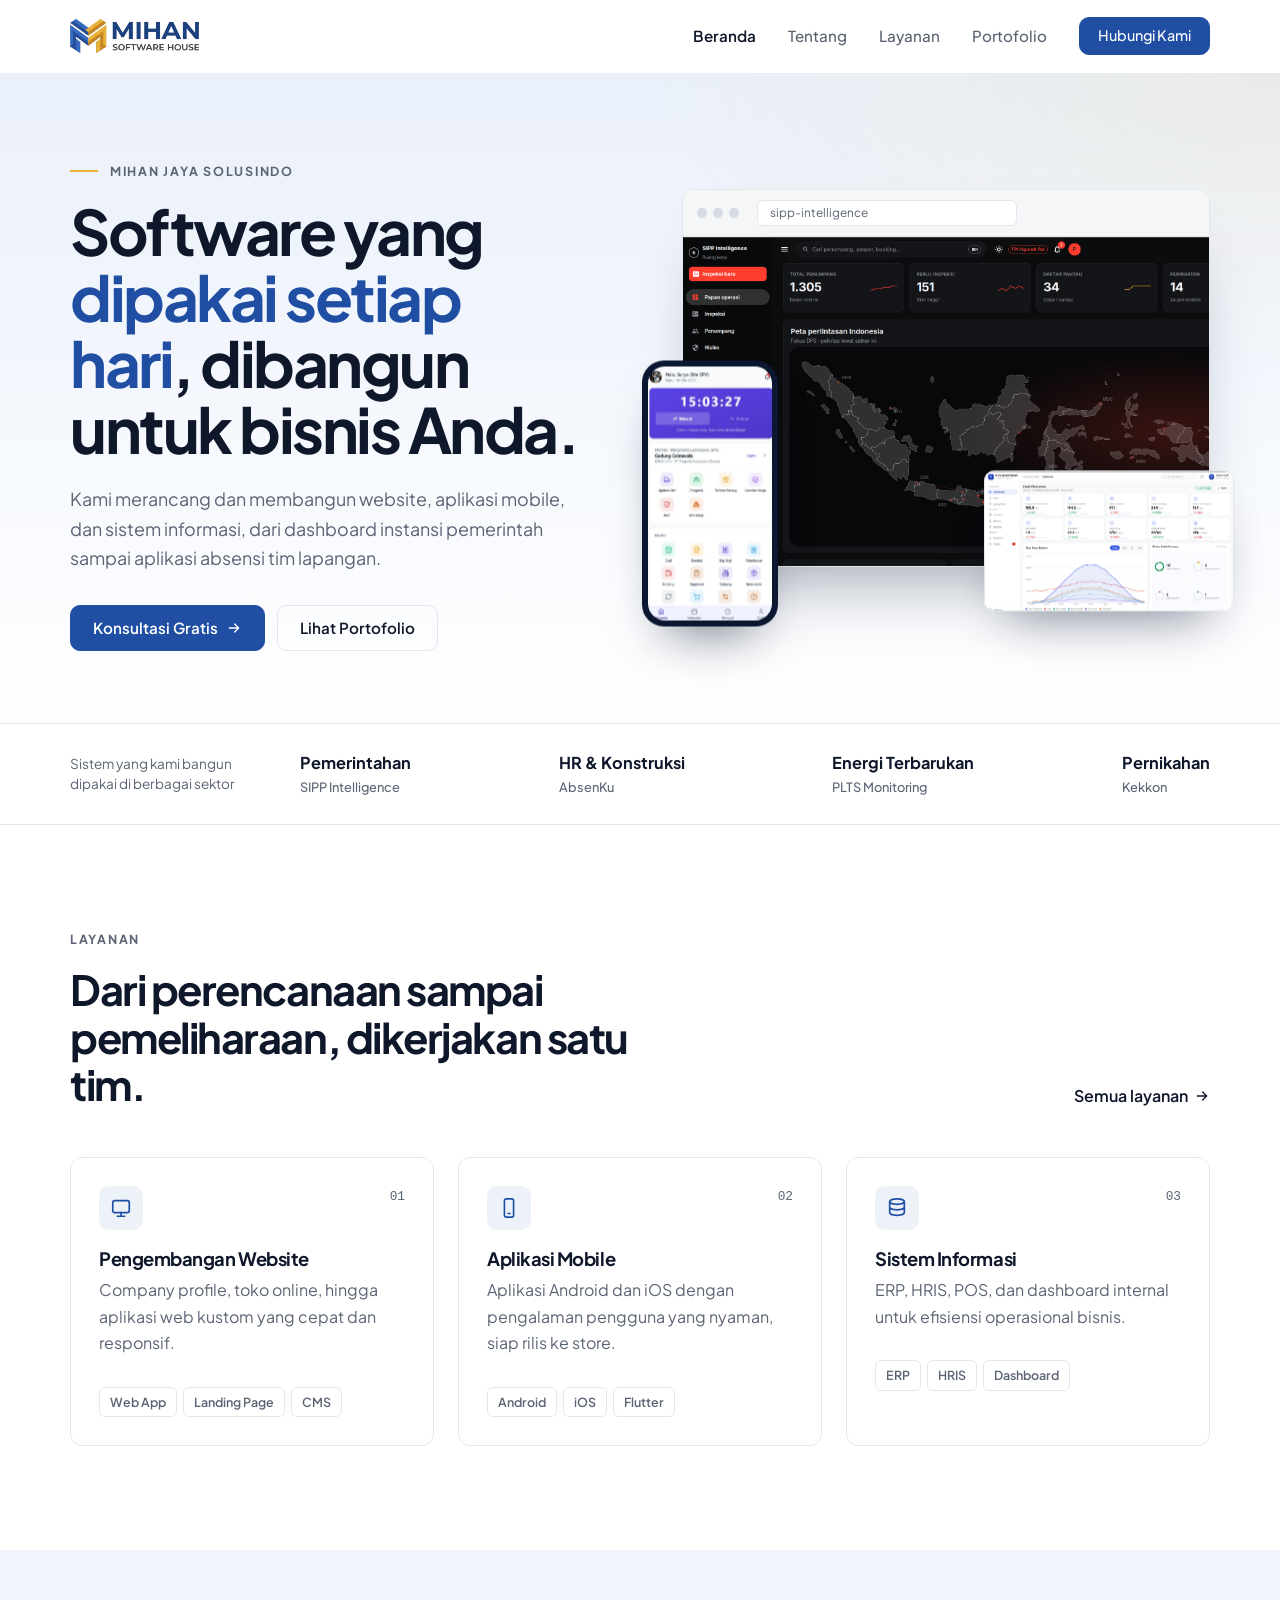
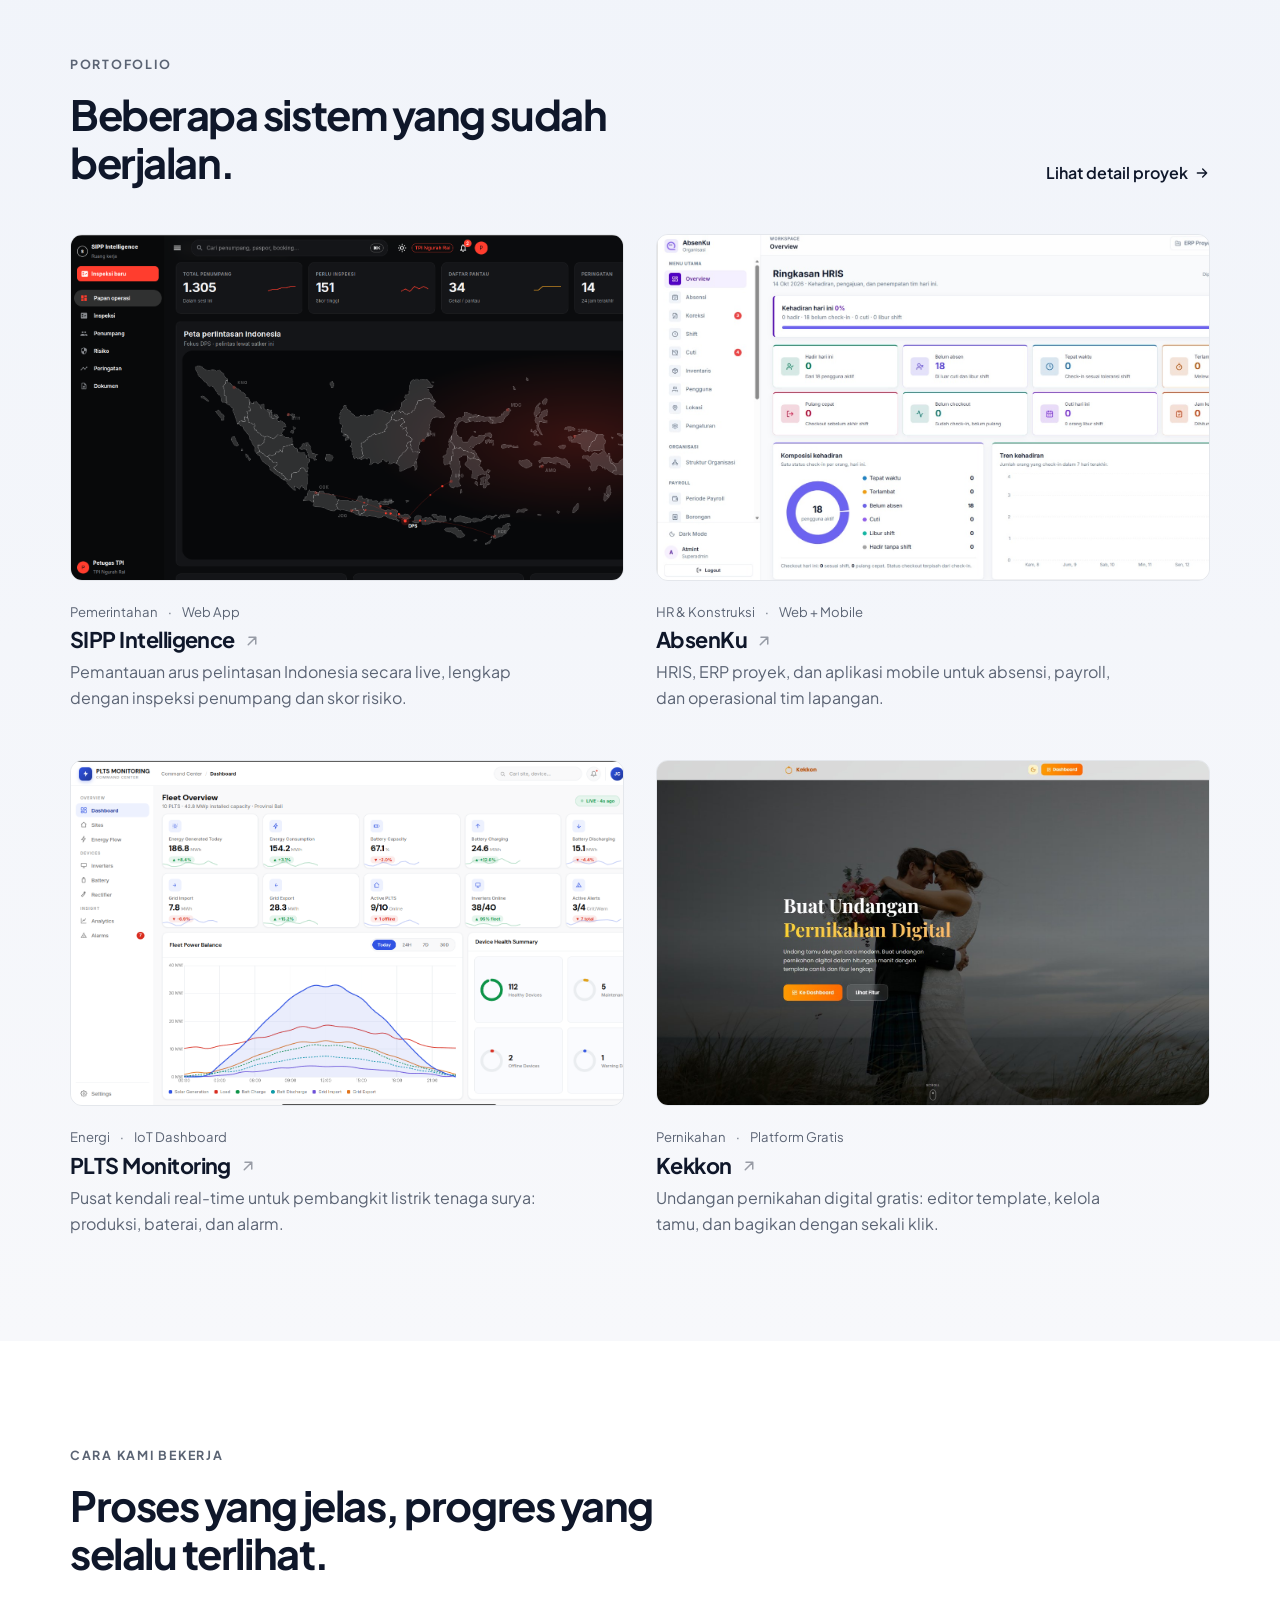
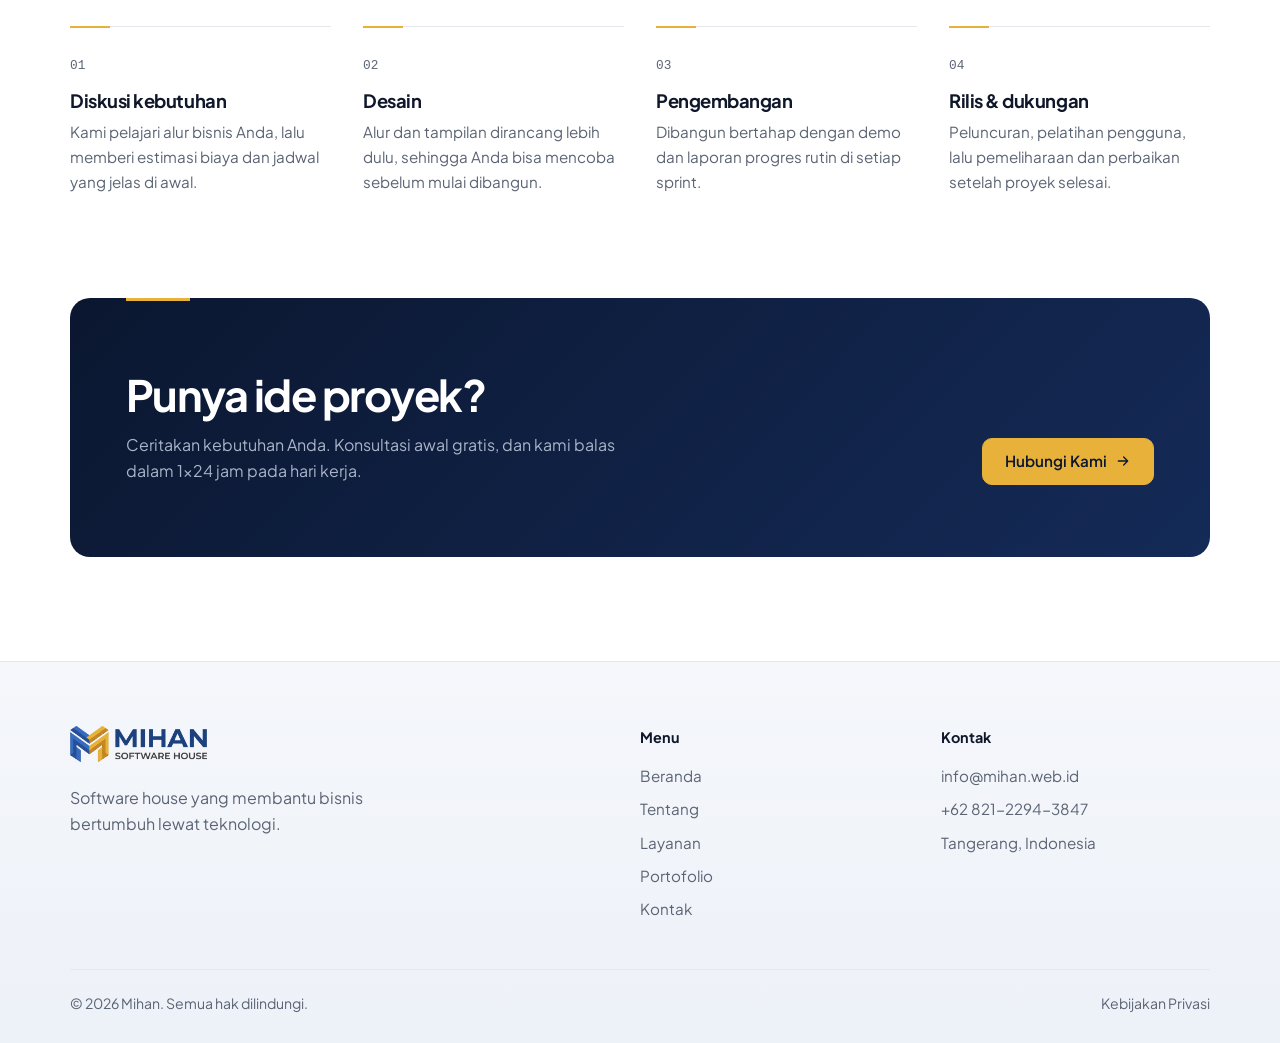
==== commit af9ca1b5: "Enhance website design and functionality across multiple pages - Updated favicon color for brand con" ====
--- a/site/index.html
+++ b/site/index.html
@@ -6,13 +6,14 @@
   <meta name="viewport" content="width=device-width, initial-scale=1.0">
   <title>Mihan - Software House & Solusi IT</title>
   <meta name="description"
-    content="Mihan adalah software house yang membantu bisnis membangun website, aplikasi mobile, dan sistem informasi.">
+    content="Mihan adalah software house di Tangerang yang membangun website, aplikasi mobile, dan sistem informasi untuk bisnis dan instansi.">
   <link rel="icon"
-    href="data:image/svg+xml,<svg xmlns='http://www.w3.org/2000/svg' viewBox='0 0 100 100'><rect width='100' height='100' rx='22' fill='%232563eb'/><text x='50' y='70' font-size='60' text-anchor='middle' fill='white' font-family='Arial' font-weight='bold'>M</text></svg>">
+    href="data:image/svg+xml,<svg xmlns='http://www.w3.org/2000/svg' viewBox='0 0 100 100'><rect width='100' height='100' rx='22' fill='%231f4ea3'/><text x='50' y='70' font-size='60' text-anchor='middle' fill='white' font-family='Arial' font-weight='bold'>M</text></svg>">
   <link rel="preconnect" href="https://fonts.googleapis.com">
   <link href="https://fonts.googleapis.com/css2?family=Plus+Jakarta+Sans:wght@400;500;600;700;800&display=swap"
     rel="stylesheet">
   <link rel="stylesheet" href="assets/style.css">
+  <script>document.documentElement.classList.add("js")</script>
 </head>
 
 <body>
@@ -20,7 +21,7 @@
   <!-- ===== HEADER (sama di semua halaman) ===== -->
   <header class="header">
     <div class="container nav">
-      <a href="index.html" class="logo">Mihan<span>.</span></a>
+      <a href="index.html" class="logo"><img src="assets/mihansoftwarehouse_transparent.png" alt="Mihan Software House" width="132" height="34"></a>
       <button class="nav-toggle" aria-label="Buka menu"
         aria-expanded="false"><span></span><span></span><span></span></button>
       <ul class="nav-links">
@@ -36,104 +37,172 @@
   <!-- ===== HERO ===== -->
   <section class="hero">
     <div class="container hero-grid">
-      <div>
-        <span class="badge">Mihan Jaya Solusindo</span>
-        <h1>Wujudkan ide digital Anda bersama <span class="grad">Mihan Jaya Solusindo</span></h1>
-        <p>Kami membangun website, aplikasi mobile, dan sistem informasi yang andal, aman, dan siap berkembang bersama
-          bisnis Anda.</p>
-        <div class="hero-actions">
-          <a href="kontak.html" class="btn btn-primary">Konsultasi Gratis</a>
-          <a href="layanan.html" class="btn btn-outline">Lihat Layanan</a>
-        </div>
-      </div>
-      <div class="hero-card">
-        <div class="dots"><i></i><i></i><i></i></div>
-        <pre><span class="c">// proyek-anda.js</span>
-<span class="k">const</span> mitra = <span class="s">"Mihan"</span>;
-<span class="k">const</span> hasil = [
-  <span class="s">"Website cepat"</span>,
-  <span class="s">"Aplikasi mobile"</span>,
-  <span class="s">"Sistem terintegrasi"</span>,
-];
-<span class="k">await</span> bangun(ideAnda, mitra);
-<span class="c">// Siap diluncurkan</span></pre>
-      </div>
-    </div>
-  </section>
-
-  <!-- ===== STATISTIK (angka dummy) ===== -->
-  <!-- <section class="section" style="padding-top:40px;padding-bottom:40px">
-  <div class="container grid grid-4 stats">
-    <div><strong>50+</strong><span>Proyek selesai</span></div>
-    <div><strong>30+</strong><span>Klien puas</span></div>
-    <div><strong>5+</strong><span>Tahun pengalaman</span></div>
-    <div><strong>24/7</strong><span>Dukungan teknis</span></div>
-  </div>
-</section> -->
-
-  <!-- ===== LAYANAN SINGKAT ===== -->
-  <section class="section soft">
-    <div class="container">
-      <div class="section-title">
-        <h2>Layanan Kami</h2>
-        <p>Solusi teknologi menyeluruh, dari perencanaan hingga pemeliharaan.</p>
-      </div>
-      <div class="grid grid-3">
-        <div class="card">
-          <div class="icon">&#9998;</div>
+      <div data-reveal-group="0.1">
+        <span class="eyebrow line" data-reveal>Mihan Jaya Solusindo</span>
+        <h1 data-reveal>Software yang <em>dipakai setiap hari</em>, dibangun untuk bisnis Anda.</h1>
+        <p class="hero-lead" data-reveal>Kami merancang dan membangun website, aplikasi mobile, dan sistem informasi, dari
+          dashboard instansi pemerintah sampai aplikasi absensi tim lapangan.</p>
+        <div class="hero-actions" data-reveal>
+          <a href="kontak.html" class="btn btn-primary">Konsultasi Gratis
+            <svg viewBox="0 0 24 24" fill="none" stroke="currentColor" stroke-width="2" stroke-linecap="round" stroke-linejoin="round" aria-hidden="true"><path d="M5 12h14M13 6l6 6-6 6"/></svg></a>
+          <a href="portofolio.html" class="btn btn-ghost">Lihat Portofolio</a>
+        </div>
+      </div>
+
+      <div class="hero-visual" data-reveal="scale" style="--d:.2s">
+        <div class="browser">
+          <div class="browser-bar"><i></i><i></i><i></i><span>sipp-intelligence</span></div>
+          <div class="browser-screen">
+            <img class="active" src="assets/portfolio/SIPP%20Dashboard.png" alt="Dashboard SIPP Intelligence buatan Mihan" width="1600" height="960">
+          </div>
+        </div>
+        <div class="hero-phone" data-parallax="-0.08">
+          <img src="assets/portfolio/ABSENKU%20MOBILE%20APPS.jpeg" alt="Aplikasi mobile AbsenKu" loading="lazy">
+        </div>
+        <div class="hero-mini" data-parallax="0.06">
+          <img src="assets/portfolio/PLTS%20MONITORING%20DASHBOARD.png" alt="Dashboard PLTS Monitoring" loading="lazy">
+        </div>
+      </div>
+    </div>
+  </section>
+
+  <!-- ===== SEKTOR KLIEN ===== -->
+  <section class="sectors">
+    <div class="container">
+      <p data-reveal="fade">Sistem yang kami bangun dipakai di berbagai sektor</p>
+      <ul data-reveal-group="0.08">
+        <li data-reveal>Pemerintahan<span>SIPP Intelligence</span></li>
+        <li data-reveal>HR &amp; Konstruksi<span>AbsenKu</span></li>
+        <li data-reveal>Energi Terbarukan<span>PLTS Monitoring</span></li>
+        <li data-reveal>Pernikahan<span>Kekkon</span></li>
+      </ul>
+    </div>
+  </section>
+
+  <!-- ===== LAYANAN ===== -->
+  <section class="section">
+    <div class="container">
+      <div class="section-head">
+        <div>
+          <span class="eyebrow" data-reveal>Layanan</span>
+          <h2 data-reveal>Dari perencanaan sampai pemeliharaan, dikerjakan satu tim.</h2>
+        </div>
+        <a href="layanan.html" class="text-link" data-reveal>Semua layanan
+          <svg viewBox="0 0 24 24" fill="none" stroke="currentColor" stroke-width="2" stroke-linecap="round" stroke-linejoin="round" aria-hidden="true"><path d="M5 12h14M13 6l6 6-6 6"/></svg></a>
+      </div>
+      <div class="grid grid-3" data-reveal-group="0.1">
+        <div class="card service" data-reveal>
+          <div class="service-top">
+            <div class="icon"><svg viewBox="0 0 24 24" fill="none" stroke="currentColor" stroke-width="1.8" stroke-linecap="round" stroke-linejoin="round" aria-hidden="true"><rect x="3" y="4" width="18" height="13" rx="2"/><path d="M8 21h8M12 17v4"/></svg></div>
+            <span class="num">01</span>
+          </div>
           <h3>Pengembangan Website</h3>
           <p>Company profile, toko online, hingga aplikasi web kustom yang cepat dan responsif.</p>
-        </div>
-        <div class="card">
-          <div class="icon">&#9743;</div>
+          <ul class="service-tags"><li>Web App</li><li>Landing Page</li><li>CMS</li></ul>
+        </div>
+        <div class="card service" data-reveal>
+          <div class="service-top">
+            <div class="icon"><svg viewBox="0 0 24 24" fill="none" stroke="currentColor" stroke-width="1.8" stroke-linecap="round" stroke-linejoin="round" aria-hidden="true"><rect x="7" y="2" width="10" height="20" rx="2"/><path d="M11 18h2"/></svg></div>
+            <span class="num">02</span>
+          </div>
           <h3>Aplikasi Mobile</h3>
-          <p>Aplikasi Android dan iOS dengan pengalaman pengguna yang nyaman.</p>
-        </div>
-        <div class="card">
-          <div class="icon">&#9881;</div>
+          <p>Aplikasi Android dan iOS dengan pengalaman pengguna yang nyaman, siap rilis ke store.</p>
+          <ul class="service-tags"><li>Android</li><li>iOS</li><li>Flutter</li></ul>
+        </div>
+        <div class="card service" data-reveal>
+          <div class="service-top">
+            <div class="icon"><svg viewBox="0 0 24 24" fill="none" stroke="currentColor" stroke-width="1.8" stroke-linecap="round" stroke-linejoin="round" aria-hidden="true"><ellipse cx="12" cy="5" rx="8" ry="3"/><path d="M4 5v6c0 1.7 3.6 3 8 3s8-1.3 8-3V5M4 11v6c0 1.7 3.6 3 8 3s8-1.3 8-3v-6"/></svg></div>
+            <span class="num">03</span>
+          </div>
           <h3>Sistem Informasi</h3>
-          <p>E-Commerce, ERP, POS, dan dashboard internal untuk efisiensi operasional bisnis.</p>
-        </div>
-      </div>
-      <p style="text-align:center;margin-top:32px"><a href="layanan.html" class="btn btn-outline">Semua Layanan</a></p>
-    </div>
-  </section>
-
-  <!-- ===== KENAPA KAMI ===== -->
+          <p>ERP, HRIS, POS, dan dashboard internal untuk efisiensi operasional bisnis.</p>
+          <ul class="service-tags"><li>ERP</li><li>HRIS</li><li>Dashboard</li></ul>
+        </div>
+      </div>
+    </div>
+  </section>
+
+  <!-- ===== PORTOFOLIO UNGGULAN ===== -->
+  <section class="section soft">
+    <div class="container">
+      <div class="section-head">
+        <div>
+          <span class="eyebrow" data-reveal>Portofolio</span>
+          <h2 data-reveal>Beberapa sistem yang sudah berjalan.</h2>
+        </div>
+        <a href="portofolio.html" class="text-link" data-reveal>Lihat detail proyek
+          <svg viewBox="0 0 24 24" fill="none" stroke="currentColor" stroke-width="2" stroke-linecap="round" stroke-linejoin="round" aria-hidden="true"><path d="M5 12h14M13 6l6 6-6 6"/></svg></a>
+      </div>
+      <div class="work-grid">
+        <a class="work-card" href="portofolio.html#sipp" data-reveal>
+          <div class="work-thumb"><img src="assets/portfolio/SIPP%20Dashboard.png" alt="SIPP Intelligence" loading="lazy"></div>
+          <div class="work-meta"><span>Pemerintahan</span><span>Web App</span></div>
+          <h3>SIPP Intelligence <svg viewBox="0 0 24 24" fill="none" stroke="currentColor" stroke-width="2" stroke-linecap="round" stroke-linejoin="round" aria-hidden="true"><path d="M7 17 17 7M8 7h9v9"/></svg></h3>
+          <p>Pemantauan arus pelintasan Indonesia secara live, lengkap dengan inspeksi penumpang dan skor risiko.</p>
+        </a>
+        <a class="work-card" href="portofolio.html#absenku" data-reveal style="--d:.12s">
+          <div class="work-thumb"><img src="assets/portfolio/ABSENKU%20HRIS.jpeg" alt="AbsenKu HRIS" loading="lazy"></div>
+          <div class="work-meta"><span>HR &amp; Konstruksi</span><span>Web + Mobile</span></div>
+          <h3>AbsenKu <svg viewBox="0 0 24 24" fill="none" stroke="currentColor" stroke-width="2" stroke-linecap="round" stroke-linejoin="round" aria-hidden="true"><path d="M7 17 17 7M8 7h9v9"/></svg></h3>
+          <p>HRIS, ERP proyek, dan aplikasi mobile untuk absensi, payroll, dan operasional tim lapangan.</p>
+        </a>
+        <a class="work-card" href="portofolio.html#plts" data-reveal>
+          <div class="work-thumb"><img src="assets/portfolio/PLTS%20MONITORING%20DASHBOARD.png" alt="PLTS Monitoring Command Center" loading="lazy"></div>
+          <div class="work-meta"><span>Energi</span><span>IoT Dashboard</span></div>
+          <h3>PLTS Monitoring <svg viewBox="0 0 24 24" fill="none" stroke="currentColor" stroke-width="2" stroke-linecap="round" stroke-linejoin="round" aria-hidden="true"><path d="M7 17 17 7M8 7h9v9"/></svg></h3>
+          <p>Pusat kendali real-time untuk pembangkit listrik tenaga surya: produksi, baterai, dan alarm.</p>
+        </a>
+        <a class="work-card" href="portofolio.html#kekkon" data-reveal style="--d:.12s">
+          <div class="work-thumb"><img class="center" src="assets/portfolio/KEKKON%20LANDING.jpg" alt="Kekkon" loading="lazy"></div>
+          <div class="work-meta"><span>Pernikahan</span><span>Platform Gratis</span></div>
+          <h3>Kekkon <svg viewBox="0 0 24 24" fill="none" stroke="currentColor" stroke-width="2" stroke-linecap="round" stroke-linejoin="round" aria-hidden="true"><path d="M7 17 17 7M8 7h9v9"/></svg></h3>
+          <p>Undangan pernikahan digital gratis: editor template, kelola tamu, dan bagikan dengan sekali klik.</p>
+        </a>
+      </div>
+    </div>
+  </section>
+
+  <!-- ===== PROSES KERJA ===== -->
   <section class="section">
-    <div class="container split">
-      <div class="visual">&lt;/&gt;</div>
+    <div class="container">
+      <div class="section-title">
+        <span class="eyebrow" data-reveal>Cara kami bekerja</span>
+        <h2 data-reveal>Proses yang jelas, progres yang selalu terlihat.</h2>
+      </div>
+      <ol class="steps" data-reveal-group="0.12">
+        <li data-reveal>
+          <b>01</b>
+          <h3>Diskusi kebutuhan</h3>
+          <p>Kami pelajari alur bisnis Anda, lalu memberi estimasi biaya dan jadwal yang jelas di awal.</p>
+        </li>
+        <li data-reveal>
+          <b>02</b>
+          <h3>Desain</h3>
+          <p>Alur dan tampilan dirancang lebih dulu, sehingga Anda bisa mencoba sebelum mulai dibangun.</p>
+        </li>
+        <li data-reveal>
+          <b>03</b>
+          <h3>Pengembangan</h3>
+          <p>Dibangun bertahap dengan demo dan laporan progres rutin di setiap sprint.</p>
+        </li>
+        <li data-reveal>
+          <b>04</b>
+          <h3>Rilis &amp; dukungan</h3>
+          <p>Peluncuran, pelatihan pengguna, lalu pemeliharaan dan perbaikan setelah proyek selesai.</p>
+        </li>
+      </ol>
+    </div>
+  </section>
+
+  <!-- ===== CTA ===== -->
+  <section class="container cta-wrap">
+    <div class="cta" data-reveal>
       <div>
-        <h2>Kenapa memilih Mihan?</h2>
-        <p>Kami bekerja secara transparan dengan proses yang jelas, sehingga Anda selalu tahu perkembangan proyek.</p>
-        <div class="grid grid-2" style="margin-top:20px">
-          <div>
-            <h3 style="font-size:1rem">Tim berpengalaman</h3>
-            <p>Developer dan desainer yang terbiasa menangani proyek beragam.</p>
-          </div>
-          <div>
-            <h3 style="font-size:1rem">Harga transparan</h3>
-            <p>Estimasi biaya jelas di awal, tanpa biaya tersembunyi.</p>
-          </div>
-          <div>
-            <h3 style="font-size:1rem">Tepat waktu</h3>
-            <p>Jadwal kerja terukur dengan laporan progres rutin.</p>
-          </div>
-          <div>
-            <h3 style="font-size:1rem">Dukungan purna jual</h3>
-            <p>Pemeliharaan dan perbaikan setelah proyek selesai.</p>
-          </div>
-        </div>
-      </div>
-    </div>
-  </section>
-
-  <!-- ===== CTA ===== -->
-  <section class="container">
-    <div class="cta">
-      <h2>Punya ide proyek?</h2>
-      <p>Ceritakan kebutuhan Anda, kami bantu rancang solusinya.</p>
-      <a href="kontak.html" class="btn">Hubungi Kami</a>
+        <h2>Punya ide proyek?</h2>
+        <p>Ceritakan kebutuhan Anda. Konsultasi awal gratis, dan kami balas dalam 1x24 jam pada hari kerja.</p>
+      </div>
+      <a href="kontak.html" class="btn">Hubungi Kami
+        <svg viewBox="0 0 24 24" fill="none" stroke="currentColor" stroke-width="2" stroke-linecap="round" stroke-linejoin="round" aria-hidden="true"><path d="M5 12h14M13 6l6 6-6 6"/></svg></a>
     </div>
   </section>
 
@@ -142,8 +211,8 @@
     <div class="container">
       <div class="footer-grid">
         <div>
-          <a href="index.html" class="logo">Mihan<span>.</span></a>
-          <p style="margin-top:12px;max-width:340px">Software house yang membantu bisnis bertumbuh lewat teknologi.</p>
+          <a href="index.html" class="logo"><img src="assets/mihansoftwarehouse_transparent.png" alt="Mihan Software House" width="140" height="36" loading="lazy"></a>
+          <p class="footer-about">Software house yang membantu bisnis bertumbuh lewat teknologi.</p>
         </div>
         <div>
           <h4>Menu</h4>
@@ -158,17 +227,21 @@
         <div>
           <h4>Kontak</h4>
           <ul>
-            <li>info@mihan.web.id</li>
-            <li>+62 821-2294-3847</li>
+            <li><a href="mailto:info@mihan.web.id">info@mihan.web.id</a></li>
+            <li><a href="https://wa.me/6282122943847">+62 821-2294-3847</a></li>
             <li>Tangerang, Indonesia</li>
           </ul>
         </div>
       </div>
-      <div class="footer-bottom">&copy; <span id="year">2026</span> Mihan. Semua hak dilindungi.</div>
+      <div class="footer-bottom">
+        <span>&copy; <span id="year">2026</span> Mihan. Semua hak dilindungi.</span>
+        <a href="privasi.html">Kebijakan Privasi</a>
+      </div>
     </div>
   </footer>
 
+  <script src="assets/vendor/lenis.min.js"></script>
   <script src="assets/main.js"></script>
 </body>
 
-</html>+</html>
--- a/site/assets/style.css
+++ b/site/assets/style.css
@@ -1,97 +1,140 @@
 /* ===== Warna & variabel utama (ubah di sini untuk ganti tema) ===== */
 :root {
-  --primary: #2563eb;
-  --primary-dark: #1d4ed8;
-  --accent: #06b6d4;
+  --primary: #1f4ea3;        /* biru logo */
+  --primary-dark: #173d82;
+  --accent: #e8b23a;         /* emas logo */
+  --accent-dark: #c9941d;
+  --navy: #0b1730;
+  --navy-2: #13213f;
   --text: #0f172a;
-  --muted: #64748b;
+  --muted: #5b6474;
   --bg: #ffffff;
-  --bg-soft: #f1f5f9;
-  --border: #e2e8f0;
-  --radius: 14px;
-  --max: 1120px;
+  --bg-soft: #f5f6f8;
+  --border: #e4e7ec;
+  --radius: 12px;
+  --max: 1180px;
+  --header-h: 72px;
+  --ease: cubic-bezier(.2, .7, .2, 1);
+  --wash: radial-gradient(900px 420px at 100% 0%, rgba(232,178,58,.09), transparent 70%),
+          linear-gradient(180deg, #eaf0fa 0%, #f5f8fd 55%, #fff 100%);
+  --mono: ui-monospace, "SFMono-Regular", Menlo, Consolas, monospace;
 }
 
 * { box-sizing: border-box; margin: 0; padding: 0; }
-html { scroll-behavior: smooth; }
 body {
   font-family: "Plus Jakarta Sans", system-ui, -apple-system, "Segoe UI", Roboto, sans-serif;
   color: var(--text);
   background: var(--bg);
   line-height: 1.65;
+  -webkit-font-smoothing: antialiased;
+  overflow-x: hidden;
 }
 img { max-width: 100%; display: block; }
 a { color: var(--primary); text-decoration: none; }
-.container { width: 100%; max-width: var(--max); margin: 0 auto; padding: 0 16px; }
+h1, h2, h3 { letter-spacing: -.025em; line-height: 1.15; }
+.container { width: 100%; max-width: var(--max); margin: 0 auto; padding: 0 20px; }
+
+/* Lenis */
+html.lenis, html.lenis body { height: auto; }
+.lenis.lenis-smooth { scroll-behavior: auto !important; }
+.lenis.lenis-stopped { overflow: hidden; }
 
 /* ===== Header / navigasi ===== */
 .header {
   position: sticky; top: 0; z-index: 50;
-  background: rgba(255,255,255,.9);
-  backdrop-filter: blur(8px);
-  border-bottom: 1px solid var(--border);
-}
-.nav { display: flex; align-items: center; justify-content: space-between; height: 68px; }
-.logo { font-weight: 800; font-size: 1.4rem; color: var(--text); letter-spacing: -.02em; }
-.logo span { color: var(--primary); }
-.nav-links { display: flex; gap: 28px; list-style: none; align-items: center; }
-.nav-links a { color: var(--muted); font-weight: 500; }
-.nav-links a:hover, .nav-links a.active { color: var(--primary); }
-.nav-toggle { display: none; background: none; border: 0; cursor: pointer; padding: 8px; }
-.nav-toggle span { display: block; width: 24px; height: 2px; background: var(--text); margin: 5px 0; }
+  background: rgba(255,255,255,.88);
+  backdrop-filter: saturate(160%) blur(10px);
+  -webkit-backdrop-filter: saturate(160%) blur(10px);
+  border-bottom: 1px solid transparent;
+  transition: border-color .3s, box-shadow .3s;
+}
+.header.scrolled { border-color: var(--border); box-shadow: 0 6px 24px -18px rgba(15,23,42,.35); }
+.nav { display: flex; align-items: center; justify-content: space-between; height: var(--header-h); }
+.logo { display: inline-flex; align-items: center; font-weight: 800; font-size: 1.4rem; color: var(--text); }
+.logo img { height: 34px; width: auto; }
+.nav-links { display: flex; gap: 32px; list-style: none; align-items: center; }
+.nav-links a { color: var(--muted); font-weight: 500; font-size: .95rem; transition: color .2s; }
+.nav-links a:hover, .nav-links a.active { color: var(--text); }
+.nav-links a.active { font-weight: 600; }
+.nav-links .btn, .nav-links .btn:hover, .nav-links .btn.active { color: #fff; padding: 9px 18px; font-size: .9rem; }
+.nav-toggle { display: none; background: none; border: 0; cursor: pointer; padding: 10px; margin-right: -10px; }
+.nav-toggle span { display: block; width: 22px; height: 2px; background: var(--text); margin: 5px 0; border-radius: 2px; transition: transform .3s var(--ease), opacity .2s; }
+.nav-toggle[aria-expanded="true"] span:nth-child(1) { transform: translateY(7px) rotate(45deg); }
+.nav-toggle[aria-expanded="true"] span:nth-child(2) { opacity: 0; }
+.nav-toggle[aria-expanded="true"] span:nth-child(3) { transform: translateY(-7px) rotate(-45deg); }
 
 /* ===== Tombol ===== */
 .btn {
-  display: inline-block; padding: 12px 24px; border-radius: 10px;
-  font-weight: 600; transition: .2s; border: 2px solid var(--primary);
-}
-.btn-primary { background: var(--primary); color: #fff; }
-.btn-primary:hover { background: var(--primary-dark); border-color: var(--primary-dark); }
-.btn-outline { color: var(--primary); background: transparent; }
-.btn-outline:hover { background: var(--primary); color: #fff; }
-.nav-links .btn { color: #fff; padding: 8px 18px; }
-
-/* ===== Hero ===== */
-.hero {
-  padding: 96px 0 80px;
-  background: radial-gradient(1000px 500px at 85% -10%, rgba(6,182,212,.18), transparent),
-              radial-gradient(800px 400px at 0% 0%, rgba(37,99,235,.14), transparent);
-}
-.hero-grid { display: grid; grid-template-columns: 1.1fr .9fr; gap: 48px; align-items: center; }
-.badge {
-  display: inline-block; padding: 6px 14px; border-radius: 999px;
-  background: rgba(37,99,235,.1); color: var(--primary); font-weight: 600; font-size: .85rem;
-  margin-bottom: 18px;
-}
-.hero h1 { font-size: clamp(2rem, 5vw, 3.4rem); line-height: 1.15; letter-spacing: -.03em; margin-bottom: 18px; }
-.hero h1 .grad {
-  background: linear-gradient(90deg, var(--primary), var(--accent));
-  -webkit-background-clip: text; background-clip: text; color: transparent;
-}
-.hero p { color: var(--muted); font-size: 1.1rem; margin-bottom: 28px; max-width: 560px; }
+  display: inline-flex; align-items: center; justify-content: center; gap: 8px;
+  padding: 13px 22px; border-radius: 10px; font: inherit; font-weight: 600; font-size: .95rem;
+  line-height: 1.2; cursor: pointer; border: 1px solid transparent;
+  transition: background .2s, color .2s, border-color .2s, transform .2s;
+}
+.btn svg { width: 16px; height: 16px; transition: transform .25s var(--ease); }
+.btn:hover svg { transform: translateX(3px); }
+.btn-primary { background: var(--primary); color: #fff; border-color: var(--primary); }
+.btn-primary:hover { background: var(--primary-dark); border-color: var(--primary-dark); color: #fff; }
+.btn-outline, .btn-ghost { background: transparent; color: var(--text); border-color: var(--border); }
+.btn-outline:hover, .btn-ghost:hover { border-color: var(--text); color: var(--text); }
+.btn-accent { background: var(--accent); color: var(--navy); border-color: var(--accent); }
+.btn-accent:hover { background: #f1c35a; border-color: #f1c35a; color: var(--navy); }
+
+/* ===== Teks pendukung ===== */
+.eyebrow {
+  display: block; font-size: .78rem; font-weight: 700; letter-spacing: .14em; text-transform: uppercase;
+  color: var(--muted); margin-bottom: 16px;
+}
+.eyebrow.line { display: flex; align-items: center; gap: 12px; }
+.eyebrow.line::before { content: ""; width: 28px; height: 2px; background: var(--accent); }
+.text-link { display: inline-flex; align-items: center; gap: 6px; font-weight: 600; color: var(--text); }
+.text-link svg { width: 16px; height: 16px; transition: transform .25s var(--ease); }
+.text-link:hover svg { transform: translateX(4px); }
+
+/* ===== Hero (beranda) ===== */
+.hero { padding: 88px 0 72px; overflow: hidden; background: var(--wash); }
+.hero-grid { display: grid; grid-template-columns: 1fr 1.1fr; gap: 56px; align-items: center; }
+.hero h1 { font-size: clamp(2.3rem, 5.2vw, 3.9rem); letter-spacing: -.04em; line-height: 1.06; margin-bottom: 22px; }
+.hero h1 em { font-style: normal; color: var(--primary); }
+.hero-lead { color: var(--muted); font-size: 1.12rem; margin-bottom: 32px; max-width: 520px; }
 .hero-actions { display: flex; gap: 12px; flex-wrap: wrap; }
-.hero-card {
-  background: #0f172a; color: #e2e8f0; border-radius: var(--radius);
-  padding: 24px; font-family: ui-monospace, "SFMono-Regular", Menlo, monospace; font-size: .9rem;
-  box-shadow: 0 30px 60px -20px rgba(15,23,42,.45);
-}
-.hero-card .dots { display: flex; gap: 6px; margin-bottom: 16px; }
-.hero-card .dots i { width: 12px; height: 12px; border-radius: 50%; background: #ef4444; }
-.hero-card .dots i:nth-child(2) { background: #f59e0b; }
-.hero-card .dots i:nth-child(3) { background: #22c55e; }
-.hero-card .k { color: #60a5fa; } .hero-card .s { color: #34d399; } .hero-card .c { color: #64748b; }
+
+.hero-visual { position: relative; padding: 0 0 56px 40px; }
+.hero-visual .browser { width: 100%; }
+.hero-visual .browser-screen { cursor: default; aspect-ratio: 16/10; }
+.hero-phone {
+  position: absolute; left: 0; bottom: 0; width: 24%; aspect-ratio: 525/1023;
+  border-radius: 22px; padding: 6px; background: var(--navy); overflow: hidden;
+  box-shadow: 0 30px 50px -24px rgba(11,23,48,.55);
+}
+.hero-phone img { width: 100%; height: 100%; object-fit: cover; object-position: top; border-radius: 17px; }
+.hero-mini {
+  position: absolute; right: -24px; bottom: 8px; width: 44%;
+  border-radius: 10px; overflow: hidden; background: #fff; border: 1px solid var(--border);
+  box-shadow: 0 30px 50px -24px rgba(11,23,48,.45);
+}
+.hero-mini img { width: 100%; aspect-ratio: 16/9; object-fit: cover; object-position: top left; }
+
+/* ===== Strip sektor ===== */
+.sectors { border-top: 1px solid var(--border); border-bottom: 1px solid var(--border); }
+.sectors .container { display: flex; align-items: center; gap: 40px; padding-top: 26px; padding-bottom: 26px; }
+.sectors p { flex: none; font-size: .85rem; color: var(--muted); max-width: 190px; line-height: 1.45; }
+.sectors ul { flex: 1; display: flex; justify-content: space-between; gap: 24px; list-style: none; flex-wrap: wrap; }
+.sectors li { font-weight: 700; font-size: 1.02rem; color: var(--text); white-space: nowrap; }
+.sectors li span { display: block; font-weight: 500; font-size: .8rem; color: var(--muted); }
 
 /* ===== Page header (halaman selain beranda) ===== */
-.page-head { padding: 72px 0 48px; background: var(--bg-soft); text-align: center; }
-.page-head h1 { font-size: clamp(1.8rem, 4vw, 2.6rem); letter-spacing: -.02em; }
-.page-head p { color: var(--muted); max-width: 620px; margin: 10px auto 0; }
+.page-head { padding: 88px 0 56px; border-bottom: 1px solid var(--border); background: var(--wash); }
+.page-head h1 { font-size: clamp(2rem, 4.6vw, 3.2rem); letter-spacing: -.035em; max-width: 760px; }
+.page-head p { color: var(--muted); max-width: 620px; margin-top: 14px; font-size: 1.08rem; }
 
 /* ===== Section umum ===== */
-.section { padding: 80px 0; }
-.section.soft { background: var(--bg-soft); }
-.section-title { text-align: center; max-width: 640px; margin: 0 auto 48px; }
-.section-title h2 { font-size: clamp(1.6rem, 3.5vw, 2.2rem); letter-spacing: -.02em; margin-bottom: 10px; }
-.section-title p { color: var(--muted); }
+.section { padding: 104px 0; }
+.section.soft { background: linear-gradient(180deg, #f1f4fa 0%, #f7f8fb 100%); }
+.section-head { display: flex; justify-content: space-between; align-items: flex-end; gap: 32px; margin-bottom: 48px; }
+.section-head h2, .section-title h2 { font-size: clamp(1.8rem, 3.6vw, 2.6rem); letter-spacing: -.035em; max-width: 620px; }
+.section-head p { color: var(--muted); max-width: 420px; }
+.section-title { max-width: 640px; margin-bottom: 48px; }
+.section-title p { color: var(--muted); margin-top: 12px; }
 
 /* ===== Kartu ===== */
 .grid { display: grid; gap: 24px; }
@@ -100,17 +143,57 @@
 .grid-4 { grid-template-columns: repeat(4, 1fr); }
 .card {
   background: #fff; border: 1px solid var(--border); border-radius: var(--radius);
-  padding: 28px; transition: .2s;
-}
-.card:hover { transform: translateY(-4px); box-shadow: 0 20px 40px -20px rgba(15,23,42,.2); }
-.card .icon {
-  width: 48px; height: 48px; border-radius: 12px; display: grid; place-items: center;
-  background: linear-gradient(135deg, var(--primary), var(--accent)); color: #fff;
-  font-size: 1.4rem; margin-bottom: 16px;
-}
+  padding: 28px; transition: border-color .25s, transform .35s var(--ease);
+}
+.card:hover { border-color: #c9ced8; }
+.card .icon, .icon {
+  width: 44px; height: 44px; border-radius: 10px; display: grid; place-items: center; flex: none;
+  background: color-mix(in srgb, var(--primary) 8%, #fff); color: var(--primary);
+  font-weight: 700; font-size: 1.1rem; margin-bottom: 18px;
+}
+.icon svg { width: 22px; height: 22px; }
 .card h3 { font-size: 1.15rem; margin-bottom: 8px; }
 .card p { color: var(--muted); }
 .card ul { color: var(--muted); padding-left: 18px; margin-top: 10px; }
+
+.team-card { text-align: center; }
+.team-card .icon { margin: 0 auto 16px; border-radius: 50%; width: 56px; height: 56px; }
+.about-logo { padding: 48px; border: 1px solid var(--border); border-radius: var(--radius); background: var(--bg-soft); }
+
+/* Layanan beranda */
+.service { display: flex; flex-direction: column; }
+.service .num { font-family: var(--mono); font-size: .8rem; color: var(--muted); margin-left: auto; }
+.service-top { display: flex; align-items: flex-start; }
+.service-tags { display: flex; flex-wrap: wrap; gap: 6px; margin-top: auto; padding-top: 20px; list-style: none; }
+.card .service-tags { padding-left: 0; }
+.service-tags li { font-size: .78rem; font-weight: 600; color: var(--muted); padding: 4px 10px; border: 1px solid var(--border); border-radius: 6px; }
+
+/* ===== Portofolio unggulan (beranda) ===== */
+.work-grid { display: grid; grid-template-columns: repeat(2, 1fr); gap: 48px 32px; }
+.work-card { display: block; color: var(--text); }
+.work-thumb {
+  position: relative; aspect-ratio: 16/10; border-radius: var(--radius); overflow: hidden;
+  background: var(--bg-soft); border: 1px solid var(--border);
+}
+.work-thumb img { width: 100%; height: 100%; object-fit: cover; object-position: top left; transition: transform .8s var(--ease); }
+.work-thumb img.center { object-position: top center; }
+.work-card:hover .work-thumb img { transform: scale(1.035); }
+.work-meta { display: flex; gap: 10px; margin: 20px 0 6px; font-size: .82rem; color: var(--muted); }
+.work-meta span + span::before { content: "·"; margin-right: 10px; }
+.work-card h3 { display: flex; align-items: center; gap: 8px; font-size: 1.35rem; margin-bottom: 6px; }
+.work-card h3 svg { width: 18px; height: 18px; opacity: .4; transition: transform .3s var(--ease), opacity .3s; }
+.work-card:hover h3 svg { transform: translate(3px, -3px); opacity: 1; }
+.work-card p { color: var(--muted); max-width: 480px; }
+
+/* ===== Proses kerja ===== */
+.steps { display: grid; grid-template-columns: repeat(4, 1fr); gap: 32px; counter-reset: step; list-style: none; }
+.steps li { position: relative; padding-top: 28px; border-top: 1px solid var(--border); }
+.steps li::before {
+  content: ""; position: absolute; top: -1px; left: 0; width: 40px; height: 2px; background: var(--accent);
+}
+.steps b { display: block; font-family: var(--mono); font-size: .8rem; font-weight: 500; color: var(--muted); margin-bottom: 14px; }
+.steps h3 { font-size: 1.15rem; margin-bottom: 8px; }
+.steps p { color: var(--muted); font-size: .95rem; }
 
 /* ===== Statistik ===== */
 .stats { text-align: center; }
@@ -118,201 +201,233 @@
 .stats span { color: var(--muted); }
 
 /* ===== Dua kolom ===== */
-.split { display: grid; grid-template-columns: 1fr 1fr; gap: 48px; align-items: center; }
-.split h2 { font-size: clamp(1.6rem, 3.5vw, 2.2rem); margin-bottom: 14px; letter-spacing: -.02em; }
+.split { display: grid; grid-template-columns: 1fr 1fr; gap: 56px; align-items: center; }
+.split.top { align-items: start; }
+.split h2 { font-size: clamp(1.6rem, 3.5vw, 2.3rem); margin-bottom: 14px; letter-spacing: -.03em; }
 .split p { color: var(--muted); margin-bottom: 14px; }
-.visual {
-  aspect-ratio: 4/3; border-radius: var(--radius);
-  background: linear-gradient(135deg, var(--primary), var(--accent));
-  display: grid; place-items: center; color: #fff; font-size: 4rem; font-weight: 800;
-}
+.visual { border-radius: var(--radius); overflow: hidden; }
 .visual img { width: 100%; height: 100%; object-fit: cover; border-radius: inherit; display: block; }
 
 /* ===== CTA ===== */
 .cta {
-  background: linear-gradient(135deg, var(--primary), var(--accent));
-  color: #fff; border-radius: 20px; padding: 56px 32px; text-align: center;
-}
-.cta h2 { font-size: clamp(1.5rem, 3.5vw, 2.1rem); margin-bottom: 10px; }
-.cta p { opacity: .9; margin-bottom: 24px; }
-.cta .btn { background: #fff; color: var(--primary); border-color: #fff; }
+  position: relative; overflow: hidden; background: var(--navy); color: #fff;
+  border-radius: 20px; padding: 72px 56px;
+  display: grid; grid-template-columns: 1fr auto; gap: 32px; align-items: end;
+}
+.cta::after { content: ""; position: absolute; left: 56px; top: 0; width: 64px; height: 3px; background: var(--accent); }
+.cta h2 { font-size: clamp(1.8rem, 3.8vw, 2.7rem); letter-spacing: -.035em; margin-bottom: 12px; max-width: 620px; }
+.cta p { color: #a9b4c9; max-width: 520px; }
+.cta .btn { background: var(--accent); color: var(--navy); border-color: var(--accent); }
+.cta .btn:hover { background: #f1c35a; border-color: #f1c35a; }
+.cta-wrap { padding-bottom: 104px; }
+.cta { background: linear-gradient(135deg, var(--navy) 0%, #142a57 100%); }
 
 /* ===== Kontak ===== */
-.contact-item { display: flex; gap: 14px; margin-bottom: 20px; }
-.contact-item .icon { flex: none; width: 44px; height: 44px; margin: 0; font-size: 1.1rem; }
-.form label { display: block; font-weight: 600; margin-bottom: 6px; font-size: .95rem; }
+.contact-list { display: grid; gap: 12px; margin-top: 28px; }
+.contact-item { display: flex; gap: 14px; align-items: center; padding: 16px; }
+.contact-item .icon { margin: 0; }
+.contact-item strong { display: block; font-size: .9rem; }
+.form-title { font-size: 1.4rem; margin-bottom: 18px; }
+.form label { display: block; font-weight: 600; margin-bottom: 6px; font-size: .92rem; }
 .form input, .form textarea, .form select {
   width: 100%; padding: 12px 14px; border: 1px solid var(--border); border-radius: 10px;
-  font: inherit; margin-bottom: 16px; background: #fff;
-}
-.form input:focus, .form textarea:focus, .form select:focus { outline: 2px solid var(--primary); border-color: transparent; }
+  font: inherit; margin-bottom: 16px; background: #fff; color: var(--text);
+}
+.form input:focus, .form textarea:focus, .form select:focus { outline: 2px solid var(--primary); outline-offset: -1px; border-color: transparent; }
+.form .btn { width: 100%; }
 .map { border: 0; width: 100%; height: 320px; border-radius: var(--radius); }
 
+/* ===== Prosa (privasi) ===== */
+.prose { max-width: 760px; }
+.prose h2 { font-size: 1.4rem; margin: 40px 0 10px; }
+.prose h2:first-child { margin-top: 0; }
+.prose p, .prose ul { color: var(--muted); margin-bottom: 14px; }
+.prose ul { padding-left: 18px; }
+
 /* ===== Footer ===== */
-.footer { background: #0f172a; color: #94a3b8; padding: 56px 0 28px; margin-top: 80px; }
-.footer .logo { color: #fff; }
-.footer-grid { display: grid; grid-template-columns: 2fr 1fr 1fr; gap: 32px; margin-bottom: 32px; }
-.footer h4 { color: #fff; margin-bottom: 12px; }
+.footer { background: linear-gradient(180deg, #f5f7fb 0%, #edf1f8 100%); color: var(--muted); padding: 64px 0 28px; border-top: 1px solid var(--border); }
+.footer .logo img { height: 36px; }
+.footer-about { margin-top: 16px; max-width: 340px; }
+.footer-grid { display: grid; grid-template-columns: 2fr 1fr 1fr; gap: 32px; margin-bottom: 40px; }
+.footer h4 { color: var(--text); margin-bottom: 14px; font-size: .9rem; }
 .footer ul { list-style: none; }
-.footer ul li { margin-bottom: 8px; }
-.footer a { color: #94a3b8; }
-.footer a:hover { color: #fff; }
-.footer-bottom { border-top: 1px solid #1e293b; padding-top: 20px; font-size: .9rem; text-align: center; }
-
-/* ===== Responsif ===== */
-@media (max-width: 900px) {
-  .hero-grid, .split { grid-template-columns: 1fr; }
-  .grid-3, .grid-4 { grid-template-columns: repeat(2, 1fr); }
-  .footer-grid { grid-template-columns: 1fr 1fr; }
-}
-@media (max-width: 720px) {
-  .nav-toggle { display: block; }
-  .nav-links {
-    display: none; position: absolute; top: 68px; left: 0; right: 0;
-    flex-direction: column; gap: 0; background: #fff; border-bottom: 1px solid var(--border);
-    padding: 8px 16px 16px;
-  }
-  .nav-links.open { display: flex; }
-  .nav-links li { width: 100%; }
-  .nav-links a { display: block; padding: 12px 0; }
-  .nav-links .btn { text-align: center; margin-top: 8px; }
-  .grid-3, .grid-4, .grid-2, .footer-grid { grid-template-columns: 1fr; }
-  .hero { padding: 64px 0 56px; }
-  .section { padding: 56px 0; }
-}
+.footer ul li { margin-bottom: 8px; font-size: .95rem; }
+.footer a { color: var(--muted); transition: color .2s; }
+.footer a:hover { color: var(--text); }
+.footer-bottom { border-top: 1px solid var(--border); padding-top: 22px; font-size: .88rem; display: flex; justify-content: space-between; gap: 12px; flex-wrap: wrap; }
+
+/* ===== Animasi muncul saat scroll =====
+   Elemen diberi atribut data-reveal (up | fade | left | right | scale).
+   Kelas .js dipasang di <head> agar konten tetap tampil jika JS mati. */
+.js [data-reveal] {
+  opacity: 0; transform: translateY(28px);
+  transition: opacity .9s var(--ease), transform .9s var(--ease);
+  transition-delay: var(--d, 0s);
+}
+.js [data-reveal="fade"] { transform: none; }
+.js [data-reveal="left"] { transform: translateX(-36px); }
+.js [data-reveal="right"] { transform: translateX(36px); }
+.js [data-reveal="scale"] { transform: scale(.96) translateY(16px); }
+.js [data-reveal].in { opacity: 1; transform: none; }
+[data-parallax] { will-change: transform; }
 
 /* ===== Portofolio ===== */
-.pf-hero {
-  position: relative; overflow: hidden; color: #fff; padding: 104px 0 88px;
-  background:
-    radial-gradient(700px 400px at 85% 10%, rgba(6,182,212,.25), transparent 70%),
-    radial-gradient(600px 400px at 10% 90%, rgba(124,58,237,.25), transparent 70%),
-    #0b1120;
-}
-.pf-hero::before {
-  content: ""; position: absolute; inset: 0; pointer-events: none;
-  background-image: linear-gradient(rgba(255,255,255,.05) 1px, transparent 1px),
-                    linear-gradient(90deg, rgba(255,255,255,.05) 1px, transparent 1px);
-  background-size: 48px 48px;
-  mask-image: radial-gradient(ellipse at 50% 30%, #000 30%, transparent 75%);
-  -webkit-mask-image: radial-gradient(ellipse at 50% 30%, #000 30%, transparent 75%);
-}
-.pf-hero .container { position: relative; }
-.pf-eyebrow {
-  display: inline-flex; align-items: center; gap: 8px; padding: 6px 14px; border-radius: 999px;
-  border: 1px solid rgba(255,255,255,.15); background: rgba(255,255,255,.05);
-  font-size: .85rem; font-weight: 600; color: #cbd5e1; margin-bottom: 22px;
-}
-.pf-eyebrow i { width: 8px; height: 8px; border-radius: 50%; background: #22c55e; box-shadow: 0 0 0 4px rgba(34,197,94,.2); }
-.pf-hero h1 { font-size: clamp(2.2rem, 6vw, 4rem); line-height: 1.08; letter-spacing: -.035em; margin-bottom: 20px; }
-.pf-hero .grad { background: linear-gradient(90deg, #60a5fa, #22d3ee, #a78bfa); -webkit-background-clip: text; background-clip: text; color: transparent; }
-.pf-hero p { color: #94a3b8; font-size: 1.1rem; max-width: 620px; margin-bottom: 44px; }
-.pf-index { display: grid; grid-template-columns: repeat(3, 1fr); gap: 16px; }
-.pf-index a {
-  display: grid; grid-template-columns: auto 1fr; column-gap: 14px; align-items: center;
-  padding: 18px 20px; border-radius: var(--radius); color: #fff;
-  border: 1px solid rgba(255,255,255,.1); background: rgba(255,255,255,.03); transition: .25s;
-}
-.pf-index a:hover { border-color: var(--c); background: rgba(255,255,255,.07); transform: translateY(-3px); }
-.pf-index b { grid-row: span 2; font-size: 1.6rem; color: var(--c); letter-spacing: -.02em; }
-.pf-index span { font-weight: 700; }
-.pf-index small { color: #94a3b8; }
-
-.pf-project { position: relative; padding: 112px 0; overflow: hidden; scroll-margin-top: 68px; }
-.pf-project::before {
-  content: ""; position: absolute; width: 640px; height: 640px; border-radius: 50%; pointer-events: none;
-  right: -200px; top: 50%; transform: translateY(-50%);
-  background: radial-gradient(circle, color-mix(in srgb, var(--c) 18%, transparent), transparent 70%);
-}
-.pf-project:nth-of-type(even)::before { right: auto; left: -200px; }
-.pf-project.dark { background: #0b0d12; color: #f1f5f9; }
-.pf-grid { position: relative; display: grid; grid-template-columns: .85fr 1.15fr; gap: 64px; align-items: center; }
+.pf-hero { padding: 96px 0 40px; background: var(--wash); }
+.pf-hero h1 { font-size: clamp(2.3rem, 5.6vw, 4.2rem); line-height: 1.04; letter-spacing: -.045em; margin-bottom: 22px; max-width: 820px; }
+.pf-hero h1 em { font-style: normal; color: var(--primary); }
+.pf-hero > .container > p { color: var(--muted); font-size: 1.1rem; max-width: 620px; margin-bottom: 56px; }
+.pf-list { list-style: none; border-bottom: 1px solid var(--border); }
+.pf-list a {
+  display: grid; grid-template-columns: 64px 1.3fr 1fr 1fr 24px; gap: 16px; align-items: center;
+  padding: 22px 8px; border-top: 1px solid var(--border); color: var(--text);
+  transition: background .25s, padding .35s var(--ease);
+}
+.pf-list a:hover { background: var(--bg-soft); padding-left: 16px; }
+.pf-list b { font-family: var(--mono); font-weight: 500; font-size: .85rem; color: var(--muted); }
+.pf-list strong { font-size: 1.15rem; letter-spacing: -.02em; }
+.pf-list span { color: var(--muted); font-size: .92rem; }
+.pf-list svg { width: 18px; height: 18px; color: var(--muted); transition: transform .3s var(--ease), color .3s; }
+.pf-list a:hover svg { transform: translateY(3px); color: var(--text); }
+
+.pf-project { position: relative; padding: 112px 0; scroll-margin-top: var(--header-h); }
+.pf-project + .pf-project:not(.dark) { border-top: 1px solid var(--border); }
+.pf-project.dark { background: var(--navy); color: #eef2f8; }
+.pf-grid { display: grid; grid-template-columns: .82fr 1.18fr; gap: 72px; align-items: center; }
+.pf-grid.flip { grid-template-columns: 1.18fr .82fr; }
 .pf-grid.flip .pf-text { order: 2; }
-.pf-num {
-  display: block; font-size: 5.5rem; font-weight: 800; line-height: 1; letter-spacing: -.05em; margin-bottom: 8px;
-  background: linear-gradient(180deg, var(--c), transparent); -webkit-background-clip: text; background-clip: text; color: transparent; opacity: .55;
-}
-.pf-tag { display: inline-block; font-size: .8rem; font-weight: 700; letter-spacing: .08em; text-transform: uppercase; color: var(--c); margin-bottom: 10px; }
-.pf-text h2 { font-size: clamp(1.7rem, 3.8vw, 2.5rem); line-height: 1.15; letter-spacing: -.03em; margin-bottom: 14px; }
-.pf-text p { color: var(--muted); margin-bottom: 20px; }
-.dark .pf-text p { color: #94a3b8; }
-.pf-feats { list-style: none; margin-bottom: 22px; }
-.pf-feats li { position: relative; padding-left: 30px; margin-bottom: 10px; font-weight: 500; }
-.pf-feats li::before {
-  content: "\2713"; position: absolute; left: 0; top: 2px; width: 20px; height: 20px; border-radius: 6px;
-  display: grid; place-items: center; font-size: .7rem; font-weight: 800; color: #fff;
-  background: linear-gradient(135deg, var(--c), var(--c2));
-}
+.pf-meta { display: flex; gap: 12px; align-items: center; font-size: .8rem; font-weight: 600; letter-spacing: .1em; text-transform: uppercase; color: var(--muted); margin-bottom: 18px; }
+.pf-meta b { font-family: var(--mono); font-weight: 500; letter-spacing: 0; color: var(--text); }
+.pf-meta b::after { content: ""; display: inline-block; vertical-align: middle; width: 24px; height: 2px; margin-left: 12px; background: var(--accent); }
+.dark .pf-meta { color: #8b97ad; }
+.dark .pf-meta b { color: #fff; }
+.pf-text h2 { font-size: clamp(1.8rem, 3.8vw, 2.6rem); letter-spacing: -.035em; margin-bottom: 16px; }
+.pf-text p { color: var(--muted); margin-bottom: 24px; }
+.dark .pf-text p { color: #a9b4c9; }
+.pf-feats { list-style: none; margin-bottom: 26px; border-top: 1px solid var(--border); }
+.pf-feats li { padding: 11px 0 11px 22px; border-bottom: 1px solid var(--border); position: relative; font-weight: 500; font-size: .95rem; }
+.pf-feats li::before { content: ""; position: absolute; left: 0; top: 50%; width: 10px; height: 2px; background: var(--accent); }
+.dark .pf-feats, .dark .pf-feats li { border-color: #22304f; }
 .pf-chips { display: flex; flex-wrap: wrap; gap: 8px; }
-.pf-chips span {
-  padding: 5px 12px; border-radius: 999px; font-size: .8rem; font-weight: 600;
-  color: var(--c); background: color-mix(in srgb, var(--c) 10%, transparent);
-  border: 1px solid color-mix(in srgb, var(--c) 25%, transparent);
-}
+.pf-chips span { padding: 4px 11px; border-radius: 6px; font-size: .78rem; font-weight: 600; color: var(--muted); border: 1px solid var(--border); }
+.dark .pf-chips span { color: #a9b4c9; border-color: #2a3858; }
 
 .pf-stage { position: relative; }
 .browser {
-  border-radius: 14px; overflow: hidden; background: #fff; border: 1px solid var(--border);
-  box-shadow: 0 40px 80px -30px color-mix(in srgb, var(--c) 45%, rgba(15,23,42,.5)), 0 0 0 1px rgba(15,23,42,.03);
-  transition: transform .5s;
-}
-.dark .browser { background: #16181f; border-color: #262a35; }
+  border-radius: 12px; overflow: hidden; background: #fff; border: 1px solid var(--border);
+  box-shadow: 0 40px 70px -36px rgba(11,23,48,.45);
+  transition: transform .6s var(--ease);
+}
+.dark .browser { background: var(--navy-2); border-color: #22304f; box-shadow: 0 40px 80px -30px rgba(0,0,0,.7); }
 .pf-stage:hover .browser { transform: translateY(-6px); }
-.browser-bar { display: flex; align-items: center; gap: 6px; padding: 11px 14px; border-bottom: 1px solid var(--border); background: var(--bg-soft); }
-.dark .browser-bar { background: #1c1f28; border-color: #262a35; }
-.browser-bar i { width: 11px; height: 11px; border-radius: 50%; background: #ef4444; }
-.browser-bar i:nth-child(2) { background: #f59e0b; }
-.browser-bar i:nth-child(3) { background: #22c55e; }
+.browser-bar { display: flex; align-items: center; gap: 6px; padding: 10px 14px; border-bottom: 1px solid var(--border); background: var(--bg-soft); }
+.dark .browser-bar { background: #172648; border-color: #22304f; }
+.browser-bar i { width: 10px; height: 10px; border-radius: 50%; background: #d6dae2; }
+.dark .browser-bar i { background: #2f3f63; }
 .browser-bar span {
-  margin-left: 12px; flex: 1; max-width: 260px; padding: 3px 12px; border-radius: 6px; font-size: .75rem;
+  margin-left: 12px; flex: 1; max-width: 260px; padding: 2px 12px; border-radius: 6px; font-size: .74rem;
   color: var(--muted); background: #fff; border: 1px solid var(--border);
-}
-.dark .browser-bar span { background: #0b0d12; border-color: #262a35; color: #64748b; }
-.browser-screen { position: relative; aspect-ratio: 16/9.6; cursor: zoom-in; background: #0b0d12; }
+  white-space: nowrap; overflow: hidden; text-overflow: ellipsis;
+}
+.dark .browser-bar span { background: var(--navy); border-color: #22304f; color: #8b97ad; }
+.browser-screen { position: relative; aspect-ratio: 16/9.6; cursor: zoom-in; background: var(--bg-soft); }
+.dark .browser-screen { background: var(--navy); }
 .browser-screen img {
   position: absolute; inset: 0; width: 100%; height: 100%; object-fit: cover; object-position: top left;
   opacity: 0; transition: opacity .6s;
 }
+.browser-screen img.center { object-position: top center; }
 .browser-screen img.active { opacity: 1; }
 .phone {
-  position: absolute; width: 27%; right: -4%; bottom: 8%; aspect-ratio: 525/1023; cursor: zoom-in;
-  border-radius: 26px; padding: 7px; background: #0f172a; overflow: hidden;
-  box-shadow: 0 30px 60px -20px rgba(76,29,149,.6); transition: transform .5s;
+  position: absolute; width: 27%; right: -4%; bottom: 10%; aspect-ratio: 525/1023; cursor: zoom-in;
+  border-radius: 26px; padding: 7px; background: var(--navy); overflow: hidden;
+  box-shadow: 0 30px 60px -24px rgba(11,23,48,.6); transition: transform .6s var(--ease);
 }
 .phone img { width: 100%; height: 100%; object-fit: cover; object-position: top; border-radius: 20px; }
-.pf-stage:hover .phone { transform: translateY(-14px) rotate(-2deg); }
+.pf-stage:hover .phone { transform: translateY(-12px); }
 .with-phone .browser { margin-right: 14%; }
-.pf-tabs { display: inline-flex; gap: 4px; margin-top: 22px; padding: 4px; border-radius: 999px; background: var(--bg-soft); border: 1px solid var(--border); }
-.dark .pf-tabs { background: #16181f; border-color: #262a35; }
+.pf-tabs { display: inline-flex; gap: 4px; margin-top: 22px; padding: 4px; border-radius: 10px; background: var(--bg-soft); border: 1px solid var(--border); }
+.dark .pf-tabs { background: var(--navy-2); border-color: #22304f; }
 .pf-tabs button {
   border: 0; background: none; font: inherit; font-size: .85rem; font-weight: 600; cursor: pointer;
-  padding: 7px 16px; border-radius: 999px; color: var(--muted); transition: .2s;
-}
-.pf-tabs button.active { color: #fff; background: linear-gradient(135deg, var(--c), var(--c2)); }
-
-.reveal { opacity: 0; transform: translateY(32px); transition: opacity .8s, transform .8s; }
-.reveal.in { opacity: 1; transform: none; }
-.pf-stage.reveal { transition-delay: .15s; }
-@media (prefers-reduced-motion: reduce) {
-  .reveal { opacity: 1; transform: none; transition: none; }
-  .browser, .phone, .browser-screen img { transition: none; }
-}
-
-.lightbox { position: fixed; inset: 0; z-index: 100; background: rgba(2,6,23,.92); display: grid; place-items: center; padding: 24px; cursor: zoom-out; }
+  padding: 7px 16px; border-radius: 7px; color: var(--muted); transition: background .2s, color .2s;
+}
+.pf-tabs button:hover { color: var(--text); }
+.dark .pf-tabs button:hover { color: #fff; }
+.pf-tabs button.active { color: #fff; background: var(--navy); }
+.dark .pf-tabs button.active { color: var(--navy); background: #fff; }
+
+.lightbox { position: fixed; inset: 0; z-index: 100; background: rgba(5,10,24,.92); display: grid; place-items: center; padding: 24px; cursor: zoom-out; }
 .lightbox[hidden] { display: none; }
 .lightbox img { max-width: 100%; max-height: 100%; width: auto; border-radius: 10px; }
 .lightbox-close { position: absolute; top: 12px; right: 20px; background: none; border: 0; color: #fff; font-size: 2.4rem; cursor: pointer; line-height: 1; }
 
+/* ===== Responsif ===== */
+@media (max-width: 1024px) {
+  .hero-grid { gap: 40px; }
+  .hero-mini { right: 0; }
+  .steps { grid-template-columns: repeat(2, 1fr); gap: 40px 32px; }
+  .sectors .container { flex-direction: column; align-items: flex-start; gap: 18px; }
+  .sectors p { max-width: none; }
+  .sectors ul { width: 100%; justify-content: flex-start; gap: 20px 40px; }
+}
 @media (max-width: 900px) {
-  .pf-grid { grid-template-columns: 1fr; gap: 40px; }
+  .hero { padding: 64px 0 56px; }
+  .hero-grid, .split { grid-template-columns: 1fr; }
+  .hero-visual { max-width: 640px; }
+  .grid-3, .grid-4 { grid-template-columns: repeat(2, 1fr); }
+  .footer-grid { grid-template-columns: 1fr 1fr; }
+  .footer-grid > :first-child { grid-column: 1 / -1; }
+  .section-head { flex-direction: column; align-items: flex-start; }
+  .cta { grid-template-columns: 1fr; padding: 56px 32px; }
+  .cta::after { left: 32px; }
+  .pf-grid, .pf-grid.flip { grid-template-columns: 1fr; gap: 44px; }
   .pf-grid.flip .pf-text { order: 0; }
   .pf-project { padding: 80px 0; }
+  .pf-list a { grid-template-columns: 48px 1fr 1fr 24px; }
+  .pf-list a > span:nth-of-type(2) { display: none; }
 }
 @media (max-width: 720px) {
-  .pf-hero { padding: 72px 0 56px; }
-  .pf-index { grid-template-columns: 1fr; }
-  .pf-num { font-size: 4rem; }
+  :root { --header-h: 64px; }
+  .logo img { height: 30px; }
+  .nav-toggle { display: block; }
+  .nav-links {
+    position: absolute; top: var(--header-h); left: 0; right: 0;
+    flex-direction: column; align-items: stretch; gap: 0; background: #fff; border-bottom: 1px solid var(--border);
+    padding: 8px 20px 20px; box-shadow: 0 20px 30px -20px rgba(15,23,42,.25);
+    opacity: 0; visibility: hidden; transform: translateY(-8px);
+    transition: opacity .25s, transform .3s var(--ease), visibility .25s;
+  }
+  .nav-links.open { opacity: 1; visibility: visible; transform: none; }
+  .nav-links li { width: 100%; }
+  .nav-links a { display: block; padding: 13px 0; font-size: 1rem; border-bottom: 1px solid var(--border); }
+  .nav-links li:nth-last-child(2) a { border-bottom: 0; }
+  .nav-links .btn { display: flex; margin-top: 10px; padding: 13px 18px; border-bottom: 0; }
+  .grid-3, .grid-4, .grid-2, .work-grid, .steps { grid-template-columns: 1fr; }
+  .work-grid { gap: 40px; }
+  .section { padding: 72px 0; }
+  .cta-wrap { padding-bottom: 72px; }
+  .hero-visual { padding: 0 0 40px 24px; }
+  .hero-phone { border-radius: 16px; padding: 4px; }
+  .hero-phone img { border-radius: 13px; }
+  .page-head { padding: 64px 0 40px; }
+  .footer-grid { grid-template-columns: 1fr 1fr; }
+  .pf-hero { padding: 64px 0 24px; }
+  .pf-list a { grid-template-columns: 36px 1fr 20px; gap: 12px; padding: 18px 4px; }
+  .pf-list a > span { display: none; }
   .phone { right: 0; width: 30%; border-radius: 18px; padding: 5px; }
   .phone img { border-radius: 14px; }
   .pf-tabs { display: flex; width: fit-content; max-width: 100%; }
-}
+  .pf-tabs button { padding: 7px 12px; }
+}
+@media (max-width: 420px) {
+  .container { padding: 0 16px; }
+  .hero-actions { flex-direction: column; }
+  .hero-actions .btn { width: 100%; }
+  .cta { padding: 48px 24px; }
+  .cta::after { left: 24px; }
+  .footer-grid { grid-template-columns: 1fr; }
+}
+@media (prefers-reduced-motion: reduce) {
+  .js [data-reveal] { opacity: 1; transform: none; transition: none; }
+  *, *::before, *::after { transition-duration: .01ms !important; }
+}
